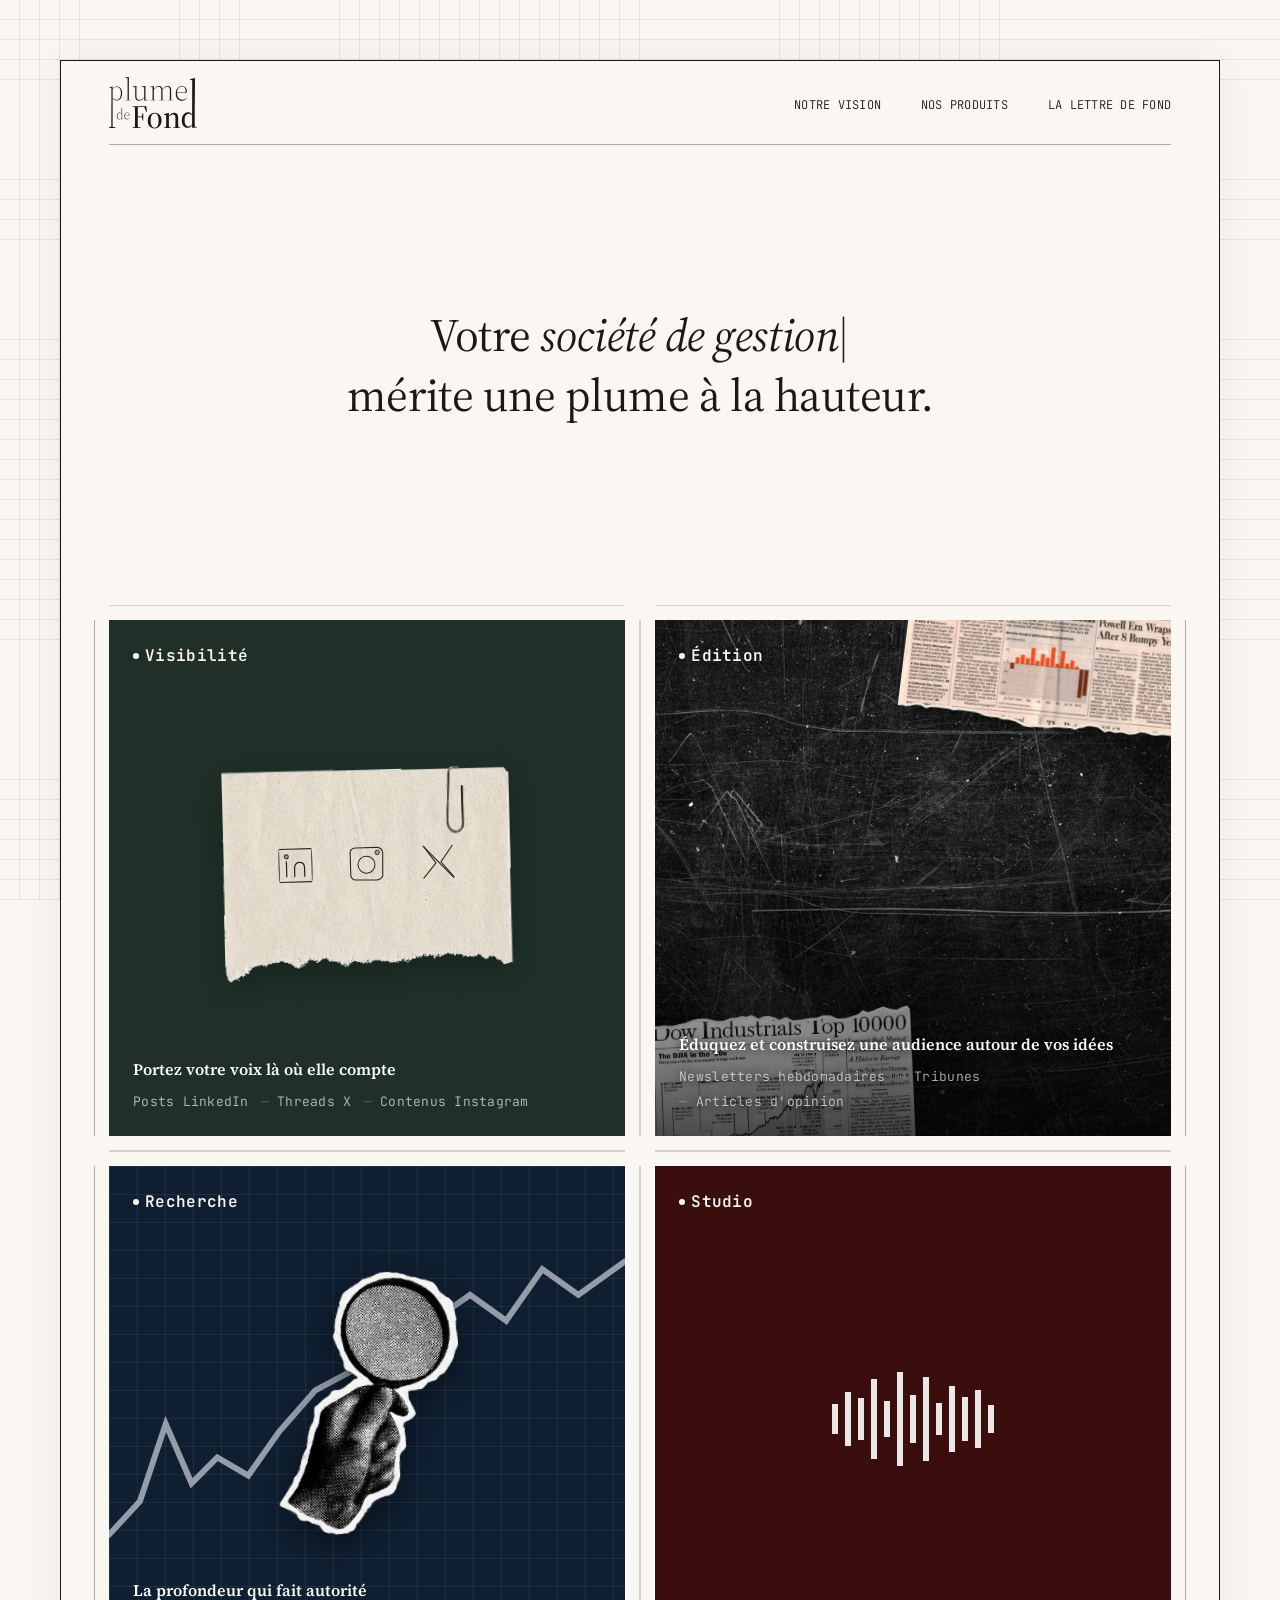
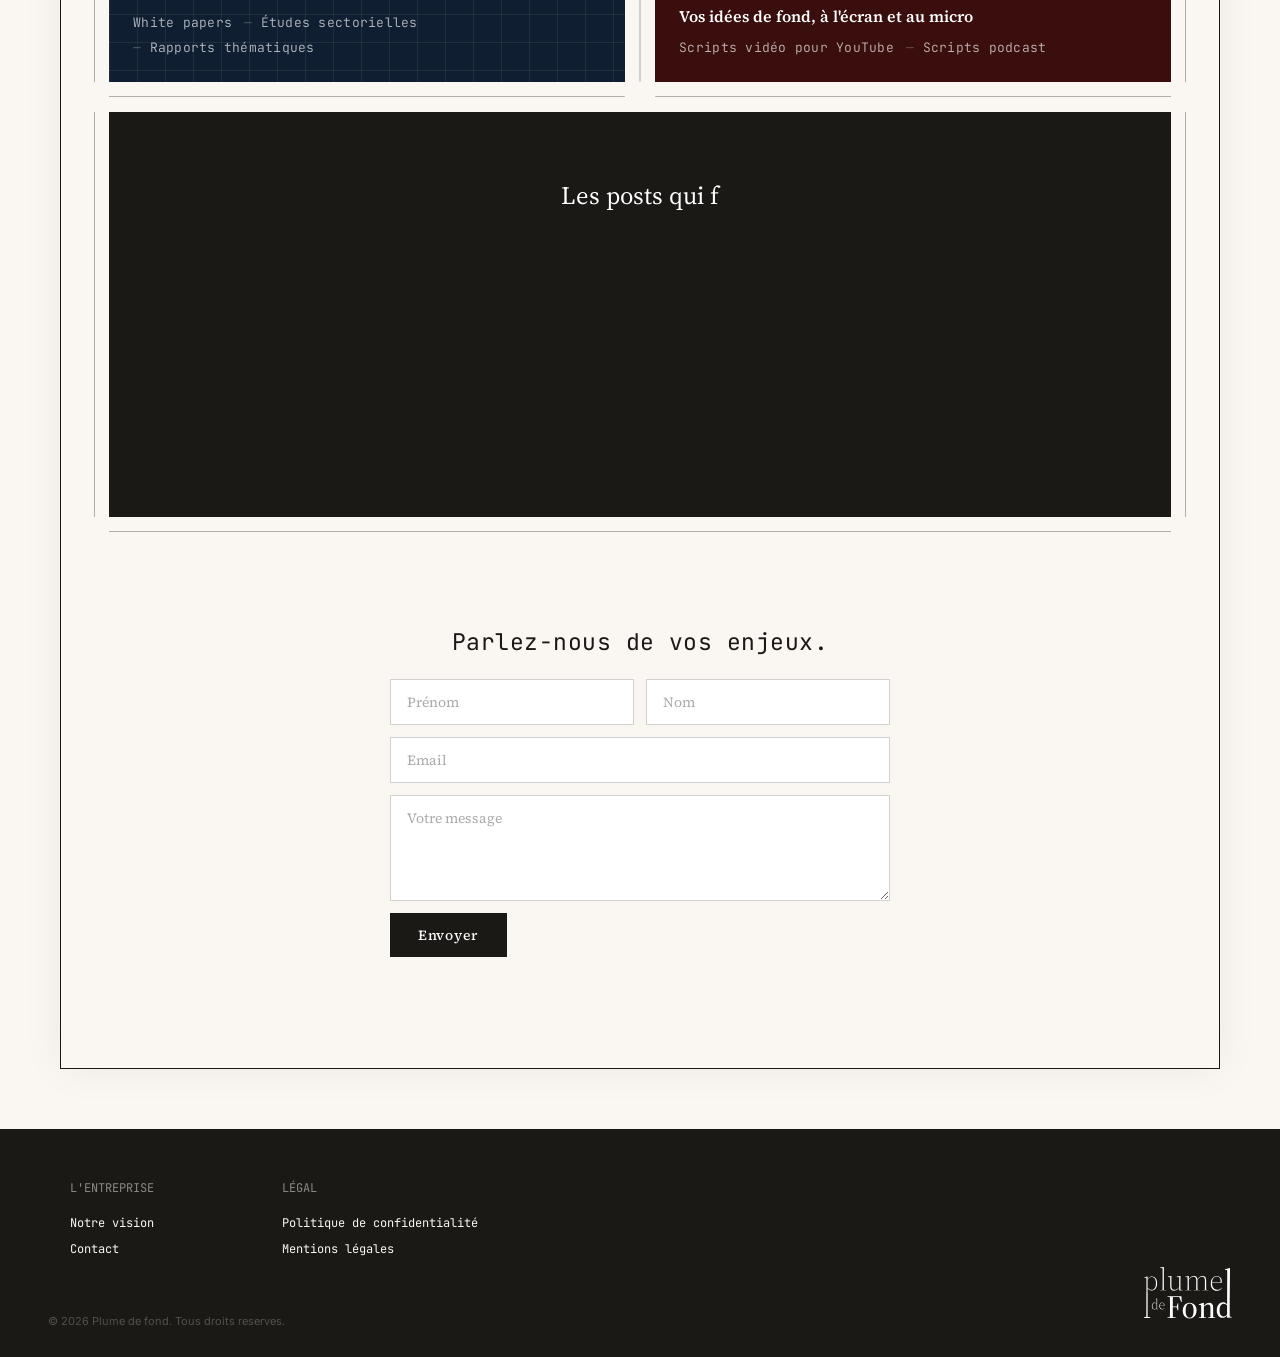
==== index.html @ 87e09a3a "SEO : H1 complet sans JS (typewriter pré-rempli, démarre en effacement), noindex,follow sur confiden" ====
<!DOCTYPE html>
<html lang="fr">
<head>
  <meta charset="UTF-8">
  <meta name="viewport" content="width=device-width, initial-scale=1.0">
  <title>Plume de fond</title>
  <link rel="preconnect" href="https://fonts.googleapis.com">
  <link rel="preconnect" href="https://fonts.gstatic.com" crossorigin>
  <link href="https://fonts.googleapis.com/css2?family=JetBrains+Mono:wght@300;400;500;600;700&family=Source+Serif+4:ital,opsz,wght@0,8..60,400;0,8..60,600;0,8..60,700;1,8..60,400;1,8..60,600&family=Inter:wght@400;500;600&display=swap" rel="stylesheet">
  <meta name="description" content="Rédaction de contenu économique et financier pour fonds, fintechs, banques privées et think tanks.">
  <meta property="og:type" content="website">
  <meta property="og:title" content="Plume de fond">
  <meta property="og:description" content="Rédaction de contenu économique et financier pour fonds, fintechs, banques privées et think tanks.">
  <meta property="og:url" content="https://plumedefond.fr/">
  <meta property="og:image" content="https://plumedefond.fr/og-image.png">
  <meta name="twitter:card" content="summary_large_image">
  <link rel="canonical" href="https://plumedefond.fr/">
  <link rel="icon" href="favicon.ico" sizes="any">
  <link rel="icon" type="image/svg+xml" href="favicon.svg">
  <link rel="icon" type="image/png" sizes="512x512" href="favicon-512x512.png">
  <link rel="icon" type="image/png" sizes="192x192" href="favicon-192x192.png">
  <link rel="icon" type="image/png" sizes="96x96" href="favicon-96x96.png">
  <link rel="icon" type="image/png" sizes="48x48" href="favicon-48x48.png">
  <link rel="icon" type="image/png" sizes="32x32" href="favicon-32x32.png">
  <link rel="icon" type="image/png" sizes="16x16" href="favicon-16x16.png">
  <link rel="apple-touch-icon" sizes="180x180" href="apple-touch-icon.png">
  <meta property="og:site_name" content="Plume de fond">
  <script type="application/ld+json">
  {
    "@context": "https://schema.org",
    "@graph": [
      {
        "@type": "Organization",
        "@id": "https://plumedefond.fr/#organization",
        "name": "Plume de fond",
        "url": "https://plumedefond.fr/",
        "logo": "https://plumedefond.fr/favicon-512x512.png",
        "sameAs": ["https://lettre.plumedefond.fr/"]
      },
      {
        "@type": "WebSite",
        "@id": "https://plumedefond.fr/#website",
        "name": "Plume de fond",
        "alternateName": "plumedefond.fr",
        "url": "https://plumedefond.fr/",
        "inLanguage": "fr",
        "publisher": {"@id": "https://plumedefond.fr/#organization"}
      }
    ]
  }
  </script>
  <link rel="stylesheet" href="style.css?v=20260912i">
</head>
<body>

  <div class="page-content">

  <!-- NAVBAR -->
  <nav class="navbar">
    <div class="nav-inner">
      <a href="/" class="nav-logo" aria-label="Plume de fond — accueil">
                <img class="logo-svg" src="logo-plume-de-fond.svg" alt="Plume de fond">
      </a>
      <ul class="nav-links">
        <li><a href="vision.html">NOTRE VISION<svg class="pencil-circle" viewBox="0 0 200 70" fill="none" xmlns="http://www.w3.org/2000/svg"><path d="M 120 5 C 160 3, 193 14, 191 32 C 189 50, 155 64, 100 65 C 45 66, 7 52, 6 34 C 5 16, 45 4, 110 3 C 155 2, 190 14, 188 32" stroke="#1b1916" stroke-width="1.8" stroke-linecap="round" fill="none"/></svg></a></li>
        <li><a href="#produits">NOS PRODUITS<svg class="pencil-circle" viewBox="0 0 200 70" fill="none" xmlns="http://www.w3.org/2000/svg"><path d="M 120 5 C 160 3, 193 14, 191 32 C 189 50, 155 64, 100 65 C 45 66, 7 52, 6 34 C 5 16, 45 4, 110 3 C 155 2, 190 14, 188 32" stroke="#1b1916" stroke-width="1.8" stroke-linecap="round" fill="none"/></svg></a></li>
        <li><a href="https://lettre.plumedefond.fr">LA LETTRE DE FOND<svg class="pencil-circle" viewBox="0 0 200 70" preserveAspectRatio="none" fill="none" xmlns="http://www.w3.org/2000/svg"><path d="M 120 5 C 160 3, 193 14, 191 32 C 189 50, 155 64, 100 65 C 45 66, 7 52, 6 34 C 5 16, 45 4, 110 3 C 155 2, 190 14, 188 32" stroke="#1b1916" stroke-width="1.8" stroke-linecap="round" fill="none"/></svg></a></li>
      </ul>
      <button class="nav-hamburger" aria-label="Ouvrir le menu" aria-expanded="false">
        <span></span><span></span><span></span>
      </button>
    </div>
  </nav>

  <!-- HERO -->
  <section class="hero">
    <h1 class="hero-title"><span class="hero-line1">Votre <span class="typewriter" id="typewriter">société de gestion</span><span class="cursor">|</span></span><br><span class="hero-line2">mérite une plume à la hauteur.</span></h1>
    <script>
      (function() {
        const words = ['société de gestion', 'fintech', 'banque privée', 'think tank', 'family office'];
        const el = document.getElementById('typewriter');
        let wordIndex = 0;
        let charIndex = words[0].length; // le 1er mot est déjà dans le HTML (SEO, H1 complet sans JS)
        let isDeleting = true;
        const typeSpeed = 150;
        const deleteSpeed = 90;
        const pauseAfterType = 2500;
        const pauseAfterDelete = 600;

        function tick() {
          const currentWord = words[wordIndex];

          if (!isDeleting) {
            charIndex++;
            el.textContent = currentWord.substring(0, charIndex);

            if (charIndex === currentWord.length) {
              isDeleting = true;
              setTimeout(tick, pauseAfterType);
            } else {
              setTimeout(tick, typeSpeed);
            }
          } else {
            charIndex--;
            el.textContent = currentWord.substring(0, charIndex);

            if (charIndex === 0) {
              isDeleting = false;
              wordIndex = (wordIndex + 1) % words.length;
              setTimeout(tick, pauseAfterDelete);
            } else {
              setTimeout(tick, deleteSpeed);
            }
          }
        }

        // Le mot initial reste affiché le temps habituel avant de s'effacer
        setTimeout(tick, pauseAfterType);
      })();
    </script>
  </section>

  <!-- GRID DE PRODUITS -->
  <section class="products" id="produits">
    <div class="grid grid-2x2">
      <div class="line-top"></div>
      <div class="line-bottom"></div>
      <div class="line-left"></div>
      <div class="line-right"></div>

      <!-- Famille 1 : Réseaux sociaux & visibilité -->
      <article class="card card-family card-social">
        <div class="card-flip-inner">
        <div class="card-face card-face-front">
        <div class="card-bg card-bg-grid"></div>
        <div class="card-overlay">
          <span class="card-tag">Visibilité</span>

          <!-- Post-it papier déchiré + trombone (image) -->
          <div class="card-postit">
            <img class="card-postit-img" src="postit.png" alt="" aria-hidden="true">

            <!-- Icônes réseaux (noir, sur le papier) -->
            <div class="card-postit-icons">
              <!-- LinkedIn -->
              <svg class="card-icon" viewBox="0 0 100 100" fill="none" xmlns="http://www.w3.org/2000/svg">
                <path d="M 18 17 C 17 17, 17 83, 18 83 L 82 83 C 83 83, 83 17, 82 17 Z" stroke="currentColor" stroke-width="2.2" stroke-linecap="round"/>
                <line x1="32" y1="42" x2="32" y2="72" stroke="currentColor" stroke-width="2.5" stroke-linecap="round"/>
                <circle cx="32" cy="32" r="4" stroke="currentColor" stroke-width="2" fill="currentColor" fill-opacity="0.3"/>
                <path d="M 48 72 L 48 55 C 48 47, 54 43, 60 44 C 66 45, 68 50, 68 55 L 68 72" stroke="currentColor" stroke-width="2.5" stroke-linecap="round" stroke-linejoin="round"/>
              </svg>
              <!-- Instagram -->
              <svg class="card-icon" viewBox="0 0 100 100" fill="none" xmlns="http://www.w3.org/2000/svg">
                <path d="M 28 18 C 22 18, 17 23, 18 29 L 18 71 C 17 77, 23 83, 29 82 L 71 83 C 77 83, 83 77, 82 71 L 83 29 C 83 23, 77 17, 71 18 Z" stroke="currentColor" stroke-width="2.2" stroke-linecap="round"/>
                <circle cx="50" cy="52" r="17" stroke="currentColor" stroke-width="2" stroke-linecap="round"/>
                <circle cx="72" cy="28" r="4.5" stroke="currentColor" stroke-width="1.8" fill="currentColor" fill-opacity="0.3"/>
              </svg>
              <!-- X / Twitter -->
              <svg class="card-icon" viewBox="0 0 100 100" fill="none" xmlns="http://www.w3.org/2000/svg">
                <path d="M 22 20 L 45 52 L 20 82" stroke="currentColor" stroke-width="2.2" stroke-linecap="round" stroke-linejoin="round"/>
                <path d="M 78 18 L 55 50 L 80 80" stroke="currentColor" stroke-width="2.2" stroke-linecap="round" stroke-linejoin="round"/>
                <line x1="20" y1="18" x2="80" y2="82" stroke="currentColor" stroke-width="2.2" stroke-linecap="round"/>
              </svg>
            </div>
          </div>

          <div class="card-bottom">
            <h2 class="card-title">Portez votre voix là où elle compte</h2>
            <ul class="card-services">
              <li>Posts LinkedIn</li>
              <li>Threads X</li>
              <li>Contenus Instagram</li>
            </ul>
          </div>
        </div>
        </div><!-- fin card-face-front -->
        <div class="card-face card-face-back">
          <span class="card-tag">Visibilité</span>
          <p class="card-back-text">Nous transformons votre expertise en posts et threads qui installent votre voix dans les conversations qui comptent. Avec la pensée d'un économiste et le ton qui vous ressemble.</p>
        </div>
        </div><!-- fin card-flip-inner -->
      </article>

      <div class="card-sep" aria-hidden="true"></div>
      <!-- Famille 2 : Publications éditoriales -->
      <article class="card card-family card-edition">
        <div class="card-flip-inner">
        <div class="card-face card-face-front">
        <div class="card-bg card-bg-edition">
          <div class="edition-clip edition-clip-top">
            <div class="edition-paper">
              <img src="journal-oil.jpg" alt="" />
            </div>
          </div>
          <div class="edition-clip edition-clip-bottom">
            <div class="edition-paper">
              <img src="journal-dow.jpg" alt="" />
            </div>
          </div>
        </div>
        <div class="card-overlay">
          <span class="card-tag">Édition</span>
          <div class="card-bottom">
            <h2 class="card-title">Éduquez et construisez une audience autour de vos idées</h2>
            <ul class="card-services">
              <li>Newsletters hebdomadaires</li>
              <li>Tribunes</li>
              <li>Articles d'opinion</li>
            </ul>
          </div>
        </div>
        </div><!-- fin card-face-front -->
        <div class="card-face card-face-back">
          <span class="card-tag">Édition</span>
          <p class="card-back-text">Nous installons le rendez-vous éditorial que vos lecteurs attendent et faisons de votre audience un actif qui compose.</p>
        </div>
        </div><!-- fin card-flip-inner -->
      </article>

      <div class="card-sep" aria-hidden="true"></div>
      <!-- Famille 3 : Recherche & rapports -->
      <article class="card card-family card-recherche">
        <div class="card-flip-inner">
        <div class="card-face card-face-front">
        <div class="card-bg card-bg-recherche">
          <svg class="recherche-line" viewBox="0 0 200 200" preserveAspectRatio="none" fill="none" xmlns="http://www.w3.org/2000/svg">
            <!-- partie gauche : remonte et s'arrête au bord de la loupe (bout sous le verre) -->
            <polyline points="0,143 12,130 22,100 32,123 42,113 54,120 66,103 80,87 108,72"
              stroke="#cdd2dc" stroke-width="2.3" stroke-opacity="0.70" stroke-linecap="round" stroke-linejoin="miter" stroke-miterlimit="10"/>
            <!-- partie droite : repart du bord de la loupe vers le haut (bout sous le verre) -->
            <polyline points="114,68 140,50 154,60 168,40 182,50 200,37"
              stroke="#cdd2dc" stroke-width="2.3" stroke-opacity="0.70" stroke-linecap="round" stroke-linejoin="miter" stroke-miterlimit="10"/>
          </svg>
          <img class="recherche-loupe" src="recherche-loupe.png" alt="Loupe tenue à la main" />
        </div>
        <div class="card-overlay">
          <span class="card-tag">Recherche</span>
          <div class="card-bottom">
            <h2 class="card-title">La profondeur qui fait autorité</h2>
            <ul class="card-services">
              <li>White papers</li>
              <li>Études sectorielles</li>
              <li>Rapports thématiques</li>
            </ul>
          </div>
        </div>
        </div><!-- fin card-face-front -->
        <div class="card-face card-face-back">
          <span class="card-tag">Recherche</span>
          <p class="card-back-text">Nous menons la recherche et construisons la thèse avec une rigueur d'économiste pour des écrits au format long qui font autorité.</p>
        </div>
        </div><!-- fin card-flip-inner -->
      </article>

      <div class="card-sep" aria-hidden="true"></div>
      <!-- Famille 4 : Supports & médias -->
      <article class="card card-family card-medias">
        <div class="card-flip-inner">
        <div class="card-face card-face-front">
        <div class="card-bg" style="background: #390E0C"></div>
        <div class="card-overlay">
          <span class="card-tag">Studio</span>
          <!-- Égaliseur audio animé -->
          <div class="card-eq" aria-hidden="true">
            <span class="card-eq-bar" style="--h:30px; --dur:1.10s; --d:-0.20s"></span>
            <span class="card-eq-bar" style="--h:54px; --dur:0.90s; --d:-0.55s"></span>
            <span class="card-eq-bar" style="--h:42px; --dur:1.30s; --d:-0.10s"></span>
            <span class="card-eq-bar" style="--h:80px; --dur:1.00s; --d:-0.70s"></span>
            <span class="card-eq-bar" style="--h:36px; --dur:1.20s; --d:-0.30s"></span>
            <span class="card-eq-bar" style="--h:94px; --dur:0.85s; --d:-0.60s"></span>
            <span class="card-eq-bar" style="--h:48px; --dur:1.15s; --d:-0.15s"></span>
            <span class="card-eq-bar" style="--h:84px; --dur:0.95s; --d:-0.80s"></span>
            <span class="card-eq-bar" style="--h:32px; --dur:1.25s; --d:-0.40s"></span>
            <span class="card-eq-bar" style="--h:66px; --dur:1.05s; --d:-0.55s"></span>
            <span class="card-eq-bar" style="--h:44px; --dur:1.35s; --d:-0.25s"></span>
            <span class="card-eq-bar" style="--h:58px; --dur:0.90s; --d:-0.65s"></span>
            <span class="card-eq-bar" style="--h:28px; --dur:1.10s; --d:-0.35s"></span>
          </div>
          <div class="card-bottom">
            <h2 class="card-title">Vos idées de fond, à l'écran et au micro</h2>
            <ul class="card-services">
              <li>Scripts vidéo pour YouTube</li>
              <li>Scripts podcast</li>
            </ul>
          </div>
        </div>
        </div><!-- fin card-face-front -->
        <div class="card-face card-face-back">
          <span class="card-tag">Studio</span>
          <p class="card-back-text">Nous scénarisons vos vidéos et vos podcasts avec un script pédagogique, qui conserve une grande profondeur d'analyse jusqu'à la dernière minute.</p>
        </div>
        </div><!-- fin card-flip-inner -->
      </article>

    </div>

    <!-- MANIFESTE — sous la grille, même largeur -->
    <div class="manifeste-sep" aria-hidden="true"></div>
    <div class="manifeste" id="manifeste">
      <div class="frame-line frame-bottom"></div>
      <div class="frame-line frame-vleft"></div>
      <div class="frame-line frame-vright"></div>
      <div class="manifeste-inner">
        <p class="manifeste-line" data-text="Les posts qui font réfléchir."></p>
        <p class="manifeste-line" data-text="La newsletter qu'on attend."></p>
        <p class="manifeste-line" data-text="Les analyses qu'on relit."></p>
        <p class="manifeste-line" data-text="Les rapports qu'on cite en réunion."></p>
        <p class="manifeste-line" data-text="Les vidéos qu'on recommande."></p>
        <p class="manifeste-punchline" data-text="C'est pour ça que nous prenons la "><span class="manifeste-circled">plume<svg class="manifeste-circle-svg" viewBox="0 0 220 100" fill="none" xmlns="http://www.w3.org/2000/svg"><path d="M 45 52 C 30 48, 18 38, 22 28 C 28 14, 65 6, 110 5 C 160 4, 198 14, 200 32 C 202 50, 170 68, 115 70 C 60 72, 22 60, 18 42 C 14 24, 50 10, 105 8 C 155 6, 196 18, 198 36 C 200 54, 165 72, 110 74 C 58 76, 20 64, 16 46 C 13 32, 35 20, 70 14" stroke="var(--seq-red-margin)" stroke-width="1.8" stroke-linecap="round" fill="none"/></svg></span><span class="manifeste-dot">.</span></p>
      </div>
    </div>
  </section>

  <!-- CONTACT -->
  <section class="mailing" id="contact">
    <div class="mailing-inner">
      <h2 class="mailing-title">Parlez-nous de vos enjeux.</h2>
      <form class="contact-form" action="https://formspree.io/f/xlgqozzr" method="POST">
        <div class="form-row">
          <input type="text" name="prenom" placeholder="Prénom" required>
          <input type="text" name="nom" placeholder="Nom" required>
        </div>
        <input type="email" name="email" placeholder="Email" required>
        <textarea name="message" placeholder="Votre message" rows="4" required></textarea>
        <input type="text" name="_gotcha" style="display:none" tabindex="-1" autocomplete="off" aria-hidden="true">
        <input type="hidden" name="_subject" value="Nouveau message via plumedefond.fr">
        <button type="submit">Envoyer</button>
        <p class="form-status" role="status" aria-live="polite"></p>
      </form>
    </div>
  </section>

  </div><!-- fin .page-content -->

  <!-- FOOTER -->
  <footer class="footer">
    <div class="footer-inner">
      <div class="footer-col">
        <p class="footer-heading">L'ENTREPRISE</p>
        <ul>
          <li><a href="vision.html">Notre vision</a></li>
          <li><a href="contact.html">Contact</a></li>
        </ul>
      </div>
      <div class="footer-col">
        <p class="footer-heading">LÉGAL</p>
        <ul>
          <li><a href="confidentialite.html">Politique de confidentialité</a></li>
          <li><a href="mentions-legales.html">Mentions légales</a></li>
        </ul>
      </div>
      <div class="footer-col footer-col-logo">
        <img class="footer-logo" src="logo-plume-de-fond-blanc.svg" alt="Plume de fond">
      </div>
    </div>
    <div class="footer-bottom">
      <p>&copy; 2026 Plume de fond. Tous droits reserves.</p>
    </div>
  </footer>

  <script>
    (function() {
      document.querySelectorAll('.card-family').forEach(function(card) {
        card.setAttribute('tabindex', '0');
        card.setAttribute('role', 'button');
        card.setAttribute('aria-pressed', 'false');
        function toggle() {
          var on = card.classList.toggle('flipped');
          card.setAttribute('aria-pressed', on ? 'true' : 'false');
        }
        card.addEventListener('click', toggle);
        card.addEventListener('keydown', function(e) {
          if (e.key === 'Enter' || e.key === ' ') {
            e.preventDefault();
            toggle();
          }
        });
        // la carte revient au recto quand le curseur (ou le focus clavier) la quitte
        function unflip() {
          if (card.classList.contains('flipped')) {
            card.classList.remove('flipped');
            card.setAttribute('aria-pressed', 'false');
          }
        }
        card.addEventListener('mouseleave', unflip);
        card.addEventListener('blur', unflip);
      });
    })();
  </script>

  <script>
    (function() {
      var navInner = document.querySelector('.nav-inner');
      var burger = document.querySelector('.nav-hamburger');
      if (burger && navInner) {
        burger.addEventListener('click', function() {
          var open = navInner.classList.toggle('open');
          burger.setAttribute('aria-expanded', open ? 'true' : 'false');
        });
        // referme le menu après un clic sur un lien
        navInner.querySelectorAll('.nav-links a').forEach(function(a) {
          a.addEventListener('click', function() {
            navInner.classList.remove('open');
            burger.setAttribute('aria-expanded', 'false');
          });
        });
      }
    })();
  </script>

  <script>
    (function() {
      const sections = document.querySelectorAll('section[id]');
      const navLinks = document.querySelectorAll('.nav-links a');

      function updateActive() {
        let currentId = '';
        sections.forEach(function(section) {
          const top = section.offsetTop - 120;
          if (window.scrollY >= top) {
            currentId = section.id;
          }
        });
        navLinks.forEach(function(link) {
          const href = link.getAttribute('href');
          if (href === '#' + currentId) {
            link.classList.add('active');
          } else {
            link.classList.remove('active');
          }
        });
      }

      window.addEventListener('scroll', updateActive);
      updateActive();
    })();
  </script>

  <script>
    (function() {
      var manifeste = document.getElementById('manifeste');
      var lines = manifeste.querySelectorAll('.manifeste-line');
      var punchline = manifeste.querySelector('.manifeste-punchline');
      var circled = manifeste.querySelector('.manifeste-circled');
      var dot = manifeste.querySelector('.manifeste-dot');
      var circleSvg = manifeste.querySelector('.manifeste-circle-svg');
      var punchSpan = document.createElement('span');
      punchline.insertBefore(punchSpan, circled);
      var started = false;

      var charSpeed = 50;
      var lineDelay = 300;
      var pauseEnd = 3000;

      function typeLine(el, text, callback) {
        var i = 0;
        function tick() {
          i++;
          el.textContent = text.substring(0, i);
          if (i < text.length) {
            setTimeout(tick, charSpeed);
          } else if (callback) {
            setTimeout(callback, lineDelay);
          }
        }
        tick();
      }

      function typeAllLines(index) {
        if (index < lines.length) {
          var line = lines[index];
          var text = line.getAttribute('data-text');
          typeLine(line, text, function() {
            typeAllLines(index + 1);
          });
        } else {
          typePunchline();
        }
      }

      function typePunchline() {
        var text = punchline.getAttribute('data-text');
        var i = 0;
        function tick() {
          i++;
          punchSpan.textContent = text.substring(0, i);
          if (i < text.length) {
            setTimeout(tick, charSpeed);
          } else {
            circled.style.opacity = '1';
            dot.style.opacity = '1';
            setTimeout(function() {
              circleSvg.classList.add('manifeste-draw');
            }, 400);
          }
        }
        tick();
      }

      circled.style.opacity = '0';
      dot.style.opacity = '0';

      var observer = new IntersectionObserver(function(entries) {
        entries.forEach(function(entry) {
          if (entry.isIntersecting && !started) {
            started = true;
            typeAllLines(0);
            observer.disconnect();
          }
        });
      }, { threshold: 0.3 });

      observer.observe(manifeste);
    })();
  </script>

  <script>
    (function() {
      document.querySelectorAll('.contact-form').forEach(function(form) {
        var status = form.querySelector('.form-status');
        form.addEventListener('submit', function(e) {
          e.preventDefault();
          var btn = form.querySelector('button[type="submit"]');
          btn.disabled = true;
          var label = btn.textContent;
          btn.textContent = 'Envoi\u2026';
          status.textContent = '';
          status.classList.remove('ok', 'err');
          fetch(form.action, {
            method: 'POST',
            body: new FormData(form),
            headers: { 'Accept': 'application/json' }
          }).then(function(r) {
            if (!r.ok) throw new Error();
            form.reset();
            status.textContent = 'Message bien envoy\u00e9 \u2014 nous vous r\u00e9pondrons rapidement.';
            status.classList.add('ok');
          }).catch(function() {
            status.textContent = "L'envoi a \u00e9chou\u00e9 \u2014 \u00e9crivez-nous directement \u00e0 contact@plumedefond.fr";
            status.classList.add('err');
          }).finally(function() {
            btn.disabled = false;
            btn.textContent = label;
          });
        });
      });
    })();
  </script>
  <!-- Cloudflare Web Analytics — mesure d'audience sans cookies -->
  <script type='module' src='https://static.cloudflareinsights.com/beacon.min.js' data-cf-beacon='{"token": "644f7a3778624fafaa6b0a6ad2f11ed3"}'></script>
</body>
</html>
---- style.css ----
/* =============================================
   SEQUOIA CAPITAL — Faithful reproduction v2
   Based on actual screenshot analysis
   ============================================= */

*, *::before, *::after {
  margin: 0;
  padding: 0;
  box-sizing: border-box;
}

:root {
  --seq-green: #00a071;
  --seq-black: #1b1916;
  --seq-white: #ffffff;
  --seq-offwhite: #f3f3f2;
  --seq-gray: #888;
  --seq-cream: #faf6f1;
  --seq-red-margin: #d4a0a0;
  --seq-line: rgba(27, 25, 22, 0.06);
  --grid-gap: 1rem;

  /* Cartes produits — palette finance (banque privée / private equity / FT) */
  --card-visibilite-1: #3B5547;
  --card-visibilite-2: #2E4438;
  --card-edition-1: #5A3A29;
  --card-edition-2: #432A1B;
  --card-recherche-1: #2A4055;
  --card-recherche-2: #1E3148;
  --card-studio-1: #6A3138;
  --card-studio-2: #532328;
}

html {
  font-size: 16px;
  scroll-behavior: smooth;
  /* neutralise le gonflement automatique des textes sur Chrome Android */
  -webkit-text-size-adjust: 100%;
  text-size-adjust: 100%;
}

body {
  font-family: 'Inter', -apple-system, BlinkMacSystemFont, "Segoe UI", Roboto, sans-serif;
  color: var(--seq-black);
  background: var(--seq-cream);
  background-image:
    repeating-linear-gradient(
      to bottom,
      transparent,
      transparent 19.5px,
      rgba(27, 25, 22, 0.09) 19.5px,
      rgba(27, 25, 22, 0.09) 20px
    ),
    repeating-linear-gradient(
      to right,
      transparent,
      transparent 19.5px,
      rgba(27, 25, 22, 0.09) 19.5px,
      rgba(27, 25, 22, 0.09) 20px
    );
  background-attachment: fixed;
  line-height: 1.5;
  -webkit-font-smoothing: antialiased;
}

a {
  text-decoration: none;
  color: inherit;
}

ul {
  list-style: none;
}

/* =============================================
   NAVBAR — white bg, uppercase small links, spaced
   ============================================= */
.navbar {
  position: sticky;
  top: 0;
  z-index: 1000;
  background: var(--seq-cream);
  border-bottom: none;
}

.nav-inner {
  position: relative;
  margin: 0 auto;
  padding: 0 3rem;
  height: 84px;
  display: flex;
  align-items: center;
}

.nav-inner::after {
  content: '';
  position: absolute;
  bottom: 0;
  left: 3rem;
  right: 3rem;
  height: 0;
  border-top: thin solid #aeada9;
  opacity: 1;
}

.nav-logo {
  color: var(--seq-black);
  margin-right: auto;
  display: inline-flex;
  align-items: center;
  line-height: 0;
}

.nav-logo .logo-svg {
  height: 62px;
  width: auto;
  display: block;
  /* le SVG a du blanc interne en bas : on recentre l'encre optiquement */
  transform: translateY(5px);
}

.nav-links {
  display: flex;
  gap: 2.5rem;
}

.nav-links a {
  font-family: 'JetBrains Mono', monospace;
  font-size: 12px;
  font-weight: 300;
  color: var(--seq-black);
  letter-spacing: 0.02em;
  opacity: 1;
  transition: opacity 0.3s;
  position: relative;
}

.nav-links a:hover {
  opacity: 1;
}

.nav-links a.active {
  opacity: 1;
  background-image: url("data:image/svg+xml,%3Csvg xmlns='http://www.w3.org/2000/svg' viewBox='0 0 120 10' preserveAspectRatio='none'%3E%3Cpath d='M 0 6 C 30 4, 60 7, 90 5 C 105 4, 115 6, 120 5' stroke='%231b1916' stroke-width='3.5' stroke-linecap='round' fill='none'/%3E%3C/svg%3E");
  background-repeat: no-repeat;
  background-position: bottom center;
  background-size: 100% 10px;
  padding-bottom: 10px;
}

.nav-links a:not(.active):hover .pencil-circle {
  opacity: 1;
}

.nav-links a:not(.active):hover .pencil-circle path {
  animation: draw 0.7s ease-out forwards;
}

.nav-links a.active .pencil-circle {
  display: none;
}

.pencil-circle {
  position: absolute;
  top: -14px;
  left: -18px;
  width: calc(100% + 36px);
  height: calc(100% + 28px);
  pointer-events: none;
  opacity: 0;
  transition: opacity 0.1s;
}

.pencil-circle path {
  stroke-dasharray: 600;
  stroke-dashoffset: 600;
}

@keyframes draw {
  to {
    stroke-dashoffset: 0;
  }
}

.nav-right {
  display: flex;
  align-items: center;
  margin-left: 2.5rem;
  gap: 12px;
}

.nav-search {
  background: none;
  border: none;
  cursor: pointer;
  color: var(--seq-black);
  opacity: 0.6;
  padding: 4px;
  transition: opacity 0.2s;
}

.nav-search:hover {
  opacity: 1;
}

.nav-hamburger {
  display: none;
  background: none;
  border: none;
  cursor: pointer;
  flex-direction: column;
  gap: 4px;
  padding: 6px;
}

.nav-hamburger span {
  display: block;
  width: 18px;
  height: 1.5px;
  background: var(--seq-black);
}

/* =============================================
   HERO — white bg, serif italic, circled word
   ============================================= */
.hero {
  margin-top: 0;
  display: flex;
  align-items: center;
  justify-content: center;
  padding: 160px 3rem 180px;
  background: transparent;
  position: relative;
}

/* Conteneur central — fond opaque par-dessus le quadrillage */
.page-content {
  position: relative;
  margin: 60px;
  background: var(--seq-cream);
  border: 1.5px solid var(--seq-black);
  box-shadow: 0 0 40px rgba(0, 0, 0, 0.06);
}

.hero-title {
  font-family: 'Source Serif 4', Georgia, 'Times New Roman', serif;
  font-size: 46px;
  font-weight: 400;
  font-style: normal;
  line-height: 1.3;
  letter-spacing: -0.01em;
  color: var(--seq-black);
  text-align: center;
  max-width: 780px;
}

.typewriter {
  font-style: italic;
}

.cursor {
  display: inline;
  animation: blink 0.8s step-end infinite;
  font-weight: 300;
  margin-left: -2px;
}

@keyframes blink {
  0%, 100% { opacity: 1; }
  50% { opacity: 0; }
}

/* Soulignement calligraphique sous le logo */
.nav-logo {
  position: relative;
}


/* =============================================
   VISION — page texte
   ============================================= */
/* Hero Vision : même espace au-dessus (ligne navbar → titre) et en dessous
   (titre → intro), 173 px mesurés (2026-09-12) */
.hero-vision {
  padding-bottom: 97px;
}
.vision-title {
  font-family: 'JetBrains Mono', monospace !important;
  font-weight: 300 !important;
  letter-spacing: 0.15em;
}

.vision-content {
  padding: 0 3rem 80px;
}

.vision-inner {
  max-width: 700px;
  margin: 0 auto;
}

.vision-inner h2 {
  font-family: 'Source Serif 4', Georgia, serif;
  font-size: 24px;
  font-weight: 400;
  color: var(--seq-black);
  margin-top: 48px;
  margin-bottom: 16px;
}

.vision-inner h2:first-child {
  margin-top: 0;
}

.vision-inner p {
  font-family: 'Source Serif 4', Georgia, serif;
  font-size: 16px;
  line-height: 1.8;
  color: var(--seq-black);
  margin-bottom: 16px;
  opacity: 0.85;
}

/* Vision — Intro (dans la grille) */
.vision-block-intro {
  text-align: center;
}

.vision-block-intro::after {
  background: none !important;
}

.vision-block-intro::before {
  content: '';
  position: absolute;
  bottom: 0;
  left: 0.95rem;
  right: 0.95rem;
  height: 0;
  border-top: thin solid #aeada9;
  clip-path: polygon(0 0, calc(50% - 0.95rem) 0, calc(50% - 0.95rem) 100%, calc(50% + 0.95rem) 100%, calc(50% + 0.95rem) 0, 100% 0, 100% 100%, 0 100%);
  z-index: 1;
}

.vision-opening {
  font-family: 'Source Serif 4', Georgia, serif;
  font-size: 28px;
  font-weight: 700;
  line-height: 1.4;
  color: var(--seq-black);
  max-width: 700px;
  margin: 0 auto;
}

.vision-subtitle {
  font-family: 'Source Serif 4', Georgia, serif;
  font-size: 16px;
  line-height: 1.8;
  color: var(--seq-black);
  opacity: 0.75;
}

/* Vision — Séparateurs */
.vision-separator {
  border: none;
  border-top: 1px solid rgba(27, 25, 22, 0.1);
  max-width: 700px;
  margin: 48px auto;
}

/* Vision — Blocs alternés */
.vision-block {
  padding: 0 3rem;
}

.vision-block-inner {
  max-width: 1000px;
  margin: 0 auto;
  display: grid;
  grid-template-columns: 1fr 1fr;
  gap: 60px;
  align-items: start;
}

/* ============================================================
   VISION — grille encadrée (filets façon page d'accueil)
   ============================================================ */
.vision-grid {
  position: relative;
  max-width: 1040px;
  margin: 0.7rem auto 0;
}

/* chaque bloc = une rangée de la grille */
.vision-grid .vision-block {
  position: relative;
  padding: 2.6rem 2rem;
}
.vision-grid .vision-block-inner {
  max-width: none;
  margin: 0;
  gap: 4rem;
  align-items: center;
}

/* séparateurs horizontaux entre rangées — extrémités en retrait + trou central (s'arrêtent avant les verticales) */
.vision-grid .vision-block + .vision-block::before {
  content: '';
  position: absolute;
  top: 0;
  left: 0.95rem;
  right: 0.95rem;
  height: 0;
  border-top: thin solid #aeada9;
  clip-path: polygon(0 0, calc(50% - 0.95rem) 0, calc(50% - 0.95rem) 100%, calc(50% + 0.95rem) 100%, calc(50% + 0.95rem) 0, 100% 0, 100% 100%, 0 100%);
  pointer-events: none;
}

/* filets du cadre */
.vision-grid .frame-line {
  position: absolute;
  z-index: 1;
  pointer-events: none;
}
.vision-grid .frame-top,
.vision-grid .frame-bottom {
  left: 0.95rem;
  right: 0.95rem;
  height: 0;
  border-top: thin solid #aeada9;
  clip-path: polygon(0 0, calc(50% - 0.95rem) 0, calc(50% - 0.95rem) 100%, calc(50% + 0.95rem) 100%, calc(50% + 0.95rem) 0, 100% 0, 100% 100%, 0 100%);
}
.vision-grid .frame-top { top: 0; clip-path: none; }
.vision-grid .frame-bottom { bottom: 0; }

.vision-grid .vision-block-intro + .vision-block::before {
  clip-path: none;
}
.vision-grid .frame-vleft,
.vision-grid .frame-vright,
.vision-grid .frame-vcenter {
  display: none;
}

.vision-grid .vision-block::after {
  content: '';
  position: absolute;
  top: 1rem;
  bottom: 1rem;
  left: 0;
  right: 0;
  border-left: thin solid #aeada9;
  border-right: thin solid #aeada9;
  background: linear-gradient(to right, transparent calc(50% - 0.5px), #aeada9 calc(50% - 0.5px), #aeada9 calc(50% + 0.5px), transparent calc(50% + 0.5px));
  pointer-events: none;
  z-index: 1;
}

.vision-block-reverse .vision-block-inner {
  direction: rtl;
}

.vision-block-reverse .vision-text,
.vision-block-reverse .vision-image {
  direction: ltr;
}

.vision-text h2 {
  font-family: 'Source Serif 4', Georgia, serif;
  font-size: 22px;
  font-weight: 400;
  font-style: italic;
  color: var(--seq-black);
  margin-bottom: 20px;
}

.vision-text p {
  font-family: 'Source Serif 4', Georgia, serif;
  font-size: 15px;
  line-height: 1.8;
  color: var(--seq-black);
  opacity: 0.85;
  margin-bottom: 14px;
}

.vision-text p:last-child {
  margin-bottom: 0;
}

/* Vision — Images (placeholder en attendant) */
.vision-image-placeholder {
  width: 100%;
  aspect-ratio: 4 / 3;
  background: rgba(27, 25, 22, 0.04);
  border: 1px dashed rgba(27, 25, 22, 0.15);
  display: flex;
  align-items: center;
  justify-content: center;
  font-family: 'JetBrains Mono', monospace;
  font-size: 13px;
  color: var(--seq-black);
  opacity: 0.3;
}

.vision-image img {
  width: 100%;
  aspect-ratio: 1 / 1;
  object-fit: cover;
}

/* Vision — Fermeture */
.vision-closing-section {
  padding: 48px 3rem 80px;
  text-align: center;
}

.vision-closing {
  font-family: 'Source Serif 4', Georgia, serif;
  font-size: 20px;
  line-height: 1.6;
  color: var(--seq-black);
  max-width: 700px;
  margin: 0 auto;
}

.vision-signature {
  font-family: 'Source Serif 4', Georgia, serif;
  font-size: 18px;
  color: var(--seq-black);
  margin-top: 24px;
}

.vision-signature a {
  background-image: url("data:image/svg+xml,%3Csvg xmlns='http://www.w3.org/2000/svg' viewBox='0 0 120 10' preserveAspectRatio='none'%3E%3Cpath d='M 0 6 C 30 4, 60 7, 90 5 C 105 4, 115 6, 120 5' stroke='%231b1916' stroke-width='3.5' stroke-linecap='round' fill='none'/%3E%3C/svg%3E");
  background-repeat: no-repeat;
  background-position: bottom center;
  background-size: 100% 10px;
  padding-bottom: 10px;
  background-size: 100% 10px;
}

/* Bloc « Devenez votre propre média » : image à taille fixe, colonne texte
   élargie via un écart réduit (64 → 50 px, bascule à 54 px) pour garder le dernier paragraphe
   sur 4 lignes sans élargir la grille (2026-09-12) */
@media (min-width: 769px) {
  .vision-grid .vision-block-reverse .vision-block-inner {
    grid-template-columns: 1fr calc(50% - 2rem);
    gap: 50px;
  }
}

/* Vision — Responsive */
@media (max-width: 768px) {
  .vision-block-inner {
    grid-template-columns: 1fr;
    gap: 30px;
  }

  .vision-block-reverse .vision-block-inner {
    direction: ltr;
  }

  /* colonnes empilées : on masque la verticale centrale */
  .vision-grid .frame-vcenter {
    display: none;
  }

  .vision-opening {
    font-size: 22px;
  }

  .vision-intro,
  .vision-block {
    padding-left: 1.2rem;
    padding-right: 1.2rem;
  }

  .vision-closing-section {
    padding-left: 1.2rem;
    padding-right: 1.2rem;
  }
}

/* =============================================
   GRID — tight gap, Sequoia editorial layout
   ============================================= */
.products {
  padding: 0 3rem 3rem;
  margin: 0 auto;
}

.grid {
  display: grid;
  grid-template-columns: repeat(3, 1fr);
  grid-auto-rows: 1fr;
  gap: var(--grid-gap);
}

/* =============================================
   CARDS — full-bleed image, overlay text at bottom
   ============================================= */
.card {
  position: relative;
  overflow: hidden;
  cursor: pointer;
  min-height: 300px;
}

.card-large {
  grid-column: span 2;
}

.card-bg {
  position: absolute;
  inset: 0;
  width: 100%;
  height: 100%;
  transition: transform 0.5s ease;
}

.card:hover .card-bg {
  transform: scale(1.04);
}

.card-overlay {
  position: absolute;
  inset: 0;
  display: flex;
  flex-direction: column;
  justify-content: space-between;
  padding: 1.5rem;
  background: linear-gradient(to top, rgba(0,0,0,0.55) 0%, rgba(0,0,0,0.1) 40%, rgba(0,0,0,0) 60%);
}

.card-tag {
  font-family: 'JetBrains Mono', monospace;
  font-size: 16px;
  font-weight: 600;
  letter-spacing: 0.02em;
  color: var(--seq-cream);
  margin-bottom: 6px;
  display: flex;
  align-items: center;
  gap: 6px;
}

.card-tag::before {
  content: '';
  display: inline-block;
  width: 6px;
  height: 6px;
  background: var(--seq-cream);
  border-radius: 50%;
}

.card-title {
  font-family: 'Source Serif 4', Georgia, 'Times New Roman', serif;
  font-size: 16px;
  font-weight: 600;
  line-height: 1.3;
  color: var(--seq-white);
}

.card-large .card-title {
  font-size: 20px;
}

/* =============================================
   GRID 2x2 — familles de produits
   ============================================= */
.grid-2x2 {
  grid-template-columns: repeat(2, 1fr);
  grid-auto-rows: auto;
  gap: 1.9rem;
  position: relative;
  padding-top: 0.95rem;
  padding-bottom: 0.95rem;
}

/* Ligne horizontale en haut */
.grid-2x2 .line-top,
.grid-2x2 .line-bottom {
  position: absolute;
  left: 0;
  right: 0;
  height: 0;
  border-top: thin solid #aeada9;
  pointer-events: none;
  z-index: 1;
  clip-path: polygon(0 0, calc(50% - 0.95rem) 0, calc(50% - 0.95rem) 100%, calc(50% + 0.95rem) 100%, calc(50% + 0.95rem) 0, 100% 0, 100% 100%, 0 100%);
}

/* séparateurs entre cartes / avant le manifeste — uniquement en mobile (colonne unique) */
.card-sep,
.manifeste-sep {
  display: none;
}

.grid-2x2 .line-top {
  top: 0;
}

.grid-2x2 .line-bottom {
  bottom: 0;
}

.grid-2x2 .line-left,
.grid-2x2 .line-right {
  position: absolute;
  top: 0.95rem;
  bottom: 0.95rem;
  width: 1px;
  pointer-events: none;
  z-index: 1;
  background: linear-gradient(
    to bottom,
    #aeada9 0%,
    #aeada9 calc(50% - 0.95rem),
    transparent calc(50% - 0.95rem),
    transparent calc(50% + 0.95rem),
    #aeada9 calc(50% + 0.95rem),
    #aeada9 100%
  );
}

.grid-2x2 .line-left {
  left: -0.95rem;
}

.grid-2x2 .line-right {
  right: -0.95rem;
}

.grid-2x2::before,
.grid-2x2::after {
  content: '';
  position: absolute;
  opacity: 1;
  z-index: 1;
  pointer-events: none;
}

/* Ligne verticale — interrompue au centre */
.grid-2x2::before {
  top: 0.95rem;
  bottom: 0.95rem;
  left: 50%;
  width: 1px;
  transform: translateX(-50%);
  background: linear-gradient(
    to bottom,
    #aeada9 0%,
    #aeada9 calc(50% - 0.95rem),
    transparent calc(50% - 0.95rem),
    transparent calc(50% + 0.95rem),
    #aeada9 calc(50% + 0.95rem),
    #aeada9 100%
  );
}

/* Ligne horizontale — interrompue au centre */
.grid-2x2::after {
  left: 0;
  right: 0;
  top: 50%;
  height: 1px;
  transform: translateY(-50%);
  background: linear-gradient(
    to right,
    #aeada9 0%,
    #aeada9 calc(50% - 0.95rem),
    transparent calc(50% - 0.95rem),
    transparent calc(50% + 0.95rem),
    #aeada9 calc(50% + 0.95rem),
    #aeada9 100%
  );
}

.card-family {
  aspect-ratio: 1 / 1;
  min-height: 0;
}

.card-family .card-overlay {
  background: linear-gradient(to top, rgba(0,0,0,0.35) 0%, rgba(0,0,0,0.1) 50%, rgba(0,0,0,0) 70%);
}

.card-bottom {
  position: relative;
  z-index: 2;
  display: flex;
  flex-direction: column;
  gap: 12px;
}

.card-services {
  list-style: none;
  display: flex;
  flex-wrap: wrap;
  gap: 6px 12px;
}

.card-services li {
  font-family: 'JetBrains Mono', monospace;
  font-size: 13px;
  font-weight: 300;
  color: rgba(255, 255, 255, 0.7);
  letter-spacing: 0.02em;
}

.card-services li + li::before {
  content: '—  ';
  opacity: 0.4;
}

/* =============================================
   FLIP CARDS — recto/verso au clic
   ============================================= */
/* le clip passe sur chaque face (sinon la rotation 3D serait coupée) */
.card-family {
  overflow: visible;
  perspective: 1400px;
}

.card-flip-inner {
  position: relative;
  width: 100%;
  height: 100%;
  -webkit-transform-style: preserve-3d;
  transform-style: preserve-3d;
  transition: transform 0.65s cubic-bezier(0.4, 0.2, 0.2, 1);
}

.card-family.flipped .card-flip-inner {
  transform: rotateY(180deg);
}

.card-face {
  position: absolute;
  inset: 0;
  overflow: hidden;
  backface-visibility: hidden;
  -webkit-backface-visibility: hidden;
}

/* Safari iOS ignore parfois backface-visibility sans transform 3D explicite */
.card-face-front {
  transform: rotateY(0deg);
  /* ceinture de sécurité : recto masqué à mi-rotation (invisible à cet instant) */
  visibility: visible;
  transition: visibility 0s linear 0.32s;
}

.card-family.flipped .card-face-front {
  visibility: hidden;
}

/* Verso : page de cahier — crème quadrillé, texte encre */
.card-face-back {
  transform: rotateY(180deg);
  display: flex;
  flex-direction: column;
  gap: 14px;
  padding: 1.5rem;
  background-color: var(--seq-cream);
  background-image:
    linear-gradient(rgba(27, 25, 22, 0.05) 1px, transparent 1px),
    linear-gradient(90deg, rgba(27, 25, 22, 0.05) 1px, transparent 1px);
  background-size: 20px 20px;
  border: thin solid #aeada9;
}

.card-family .card-face-back .card-tag {
  color: var(--seq-black);
  text-shadow: none;
}

.card-family .card-face-back .card-tag::before {
  background: var(--seq-green);
}

.card-back-text {
  font-family: 'Source Serif 4', Georgia, 'Times New Roman', serif;
  font-size: 18px;
  line-height: 1.65;
  color: var(--seq-black);
  margin: auto 0;
  text-align: center;
  padding: 0 0.6rem;
}

@media (prefers-reduced-motion: reduce) {
  .card-flip-inner {
    transition: none;
  }
}

/* =============================================
   CARD — social icons (chalk style)
   ============================================= */
.card-overlay-icons {
  background: none;
  justify-content: flex-end;
  align-items: flex-start;
  padding: 1.5rem;
  gap: 0;
}

.card-icons-grid {
  position: absolute;
  top: 50%;
  left: 50%;
  transform: translate(-50%, -55%);
  display: grid;
  grid-template-columns: repeat(3, 1fr);
  gap: 1.5rem;
  width: 60%;
  max-width: 260px;
  color: rgba(255, 255, 255, 0.8);
}

.card-social:hover .card-icons-grid {
  color: rgba(255, 255, 255, 0.95);
}

.card-edition-icon {
  position: absolute;
  top: 50%;
  left: 50%;
  transform: translate(-50%, -55%);
  width: 30%;
  max-width: 120px;
  color: rgba(255, 255, 255, 0.8);
  transition: color 0.4s;
}

.card-edition:hover .card-edition-icon {
  color: rgba(255, 255, 255, 0.95);
}

.card-edition-icon svg {
  width: 100%;
  height: auto;
}

/* Fond grille bleu nuit #0F1E31 (lifté depuis #17141d, trop proche du noir Édition) */
.card-bg-recherche {
  background-color: #0F1E31;
  background-image:
    linear-gradient(rgba(255, 255, 255, 0.07) 1px, transparent 1px),
    linear-gradient(90deg, rgba(255, 255, 255, 0.07) 1px, transparent 1px);
  background-size: 28px 28px;
}

/* Ligne de graphique étirée sur toute la largeur */
.recherche-line {
  position: absolute;
  inset: 0;
  width: 100%;
  height: 100%;
}

/* Loupe demi-teinte, au centre (à la place du globe) */
.recherche-loupe {
  position: absolute;
  top: 46%;
  left: 50%;
  transform: translate(-50%, -50%) rotate(-4deg);
  width: 38%;
  max-width: 190px;
  height: auto;
  filter: drop-shadow(0 8px 16px rgba(0, 0, 0, 0.45));
  transition: transform 0.5s ease;
}

.card-recherche:hover .recherche-loupe {
  transform: translate(-50%, -50%) rotate(-4deg) scale(1.04);
}

.card-medias-icon {
  position: absolute;
  top: 50%;
  left: 50%;
  transform: translate(-50%, -55%);
  width: 45%;
  max-width: 170px;
  color: rgba(255, 255, 255, 0.8);
  transition: color 0.4s;
}

.card-medias:hover .card-medias-icon {
  color: rgba(255, 255, 255, 0.95);
}

.card-medias-icon svg {
  width: 100%;
  height: auto;
}

/* =============================================
   CARD STUDIO — égaliseur audio animé
   ============================================= */
/* pas de dégradé sombre sur la carte Studio — aplat uni */
.card-medias .card-overlay {
  background: none;
}

.card-eq {
  position: absolute;
  top: 50%;
  left: 50%;
  transform: translate(-50%, -55%);
  display: flex;
  align-items: center;
  gap: 7px;
  height: 100px;
  color: rgba(255, 255, 255, 0.9);
  transition: color 0.4s;
}

.card-medias:hover .card-eq {
  color: #ffffff;
}

.card-eq-bar {
  width: 6px;
  border-radius: 0;
  background: currentColor;
  height: var(--h);
  transform-origin: center;
  animation: eq-bounce var(--dur, 1s) ease-in-out var(--d, 0s) infinite;
}

@keyframes eq-bounce {
  0%, 100% { transform: scaleY(0.3); }
  50%      { transform: scaleY(1); }
}

/* accélère légèrement au survol */
.card-medias:hover .card-eq-bar {
  animation-duration: calc(var(--dur, 1s) * 0.6);
}

/* respecte la préférence d'animation réduite */
@media (prefers-reduced-motion: reduce) {
  .card-eq-bar { animation: none; transform: scaleY(0.8); }
}

.card-icon {
  width: 100%;
  height: auto;
  transition: color 0.4s;
}

.card-social .card-title {
  text-align: left;
  font-size: 16px;
}

/* =============================================
   CARD VISIBILITÉ — quadrillage vert + post-it
   ============================================= */
/* pas de dégradé sombre sur les cartes Visibilité et Recherche — aplat uni */
.card-social .card-overlay,
.card-recherche .card-overlay {
  background: none;
}

/* =============================================
   CARD ÉDITION — tableau noir + coupures de journaux déchirées
   ============================================= */
/* dégradé renforcé : le titre passe sur la coupure de journal claire */
.card-edition .card-overlay {
  background: linear-gradient(to top, rgba(0,0,0,0.68) 0%, rgba(0,0,0,0.32) 30%, rgba(0,0,0,0) 58%);
}

.card-edition .card-title,
.card-edition .card-services,
.card-edition .card-tag {
  text-shadow: 0 1px 8px rgba(0, 0, 0, 0.85);
}

.card-bg-edition {
  /* photo 675×1200 : cover recadre le portrait en carré, sans zoomer au-delà du natif */
  background-image: url(tableau-noir.jpg);
  background-size: cover;
  background-position: center;
  background-repeat: no-repeat;
}

/* Coupure de journal déchirée (positionnée + inclinée, ombre portée) */
.edition-clip {
  position: absolute;
  filter: drop-shadow(2px 5px 8px rgba(0, 0, 0, 0.5));
}

/* Feuille : fond blanc cassé visible dans la frange déchirée */
.edition-paper {
  width: 100%;
  height: 100%;
  background: #ece7da;
}

/* L'image remplit la feuille ; la fenêtre de crop se règle via object-position */
.edition-paper img {
  display: block;
  width: 100%;
  height: 100%;
  object-fit: cover;
  pointer-events: none;
}

/* — Coupure du haut : graphique « Oil Supply » , bord inférieur déchiré — */
.edition-clip-top {
  top: -3%;
  right: -4%;
  width: 56%;
  height: 26%;
  transform: rotate(7deg);
}

.edition-clip-top .edition-paper {
  clip-path: polygon(0 0, 100% 0, 100.0% 86.8%, 99.3% 86.8%, 97.4% 86.8%, 94.9% 86.8%, 92.4% 86.8%, 90.0% 87.9%, 88.6% 87.9%, 86.2% 86.8%, 84.6% 86.8%, 82.9% 88.8%, 80.7% 89.6%, 78.2% 88.7%, 75.7% 89.7%, 73.8% 89.0%, 72.2% 90.3%, 69.8% 87.2%, 67.3% 86.8%, 66.0% 87.2%, 64.6% 88.7%, 63.2% 89.4%, 61.9% 90.9%, 60.2% 90.2%, 58.3% 90.6%, 56.2% 90.6%, 54.4% 91.1%, 52.0% 92.2%, 50.6% 92.0%, 48.4% 92.4%, 46.0% 93.2%, 44.2% 92.8%, 42.4% 91.3%, 41.1% 90.3%, 38.6% 89.4%, 37.0% 89.8%, 34.8% 89.0%, 32.3% 89.1%, 30.2% 88.8%, 28.2% 87.5%, 26.4% 86.9%, 24.5% 86.8%, 22.3% 86.8%, 21.0% 86.8%, 19.3% 87.6%, 17.5% 86.8%, 15.5% 86.8%, 13.4% 86.8%, 11.4% 87.2%, 9.8% 88.5%, 8.0% 86.8%, 6.0% 86.8%, 4.0% 88.4%, 2.7% 88.7%, 1.4% 88.4%, 0.0% 88.9%);
}

.edition-clip-top img {
  /* fenêtre sur la colonne du graphique pétrole */
  object-position: 52% 23%;
  clip-path: polygon(0 0, 100% 0, 100.0% 84.8%, 99.3% 84.8%, 97.4% 84.8%, 94.9% 84.8%, 92.4% 84.8%, 90.0% 85.9%, 88.6% 85.9%, 86.2% 84.8%, 84.6% 84.8%, 82.9% 86.8%, 80.7% 87.6%, 78.2% 86.7%, 75.7% 87.7%, 73.8% 87.0%, 72.2% 88.3%, 69.8% 85.2%, 67.3% 84.8%, 66.0% 85.2%, 64.6% 86.7%, 63.2% 87.4%, 61.9% 88.9%, 60.2% 88.2%, 58.3% 88.6%, 56.2% 88.6%, 54.4% 89.1%, 52.0% 90.2%, 50.6% 90.0%, 48.4% 90.4%, 46.0% 91.2%, 44.2% 90.8%, 42.4% 89.3%, 41.1% 88.3%, 38.6% 87.4%, 37.0% 87.8%, 34.8% 87.0%, 32.3% 87.1%, 30.2% 86.8%, 28.2% 85.5%, 26.4% 84.9%, 24.5% 84.8%, 22.3% 84.8%, 21.0% 84.8%, 19.3% 85.6%, 17.5% 84.8%, 15.5% 84.8%, 13.4% 84.8%, 11.4% 85.2%, 9.8% 86.5%, 8.0% 84.8%, 6.0% 84.8%, 4.0% 86.4%, 2.7% 86.7%, 1.4% 86.4%, 0.0% 86.9%);
}

/* — Coupure du bas : une « Dow Industrials Top 10000 », bord supérieur déchiré — */
.edition-clip-bottom {
  bottom: -4%;
  left: -5%;
  width: 55%;
  height: 30%;
  transform: rotate(-2.5deg);
}

.edition-clip-bottom .edition-paper {
  clip-path: polygon(0.0% 12.1%, 1.4% 11.7%, 3.2% 10.6%, 4.6% 13.2%, 6.3% 13.2%, 8.9% 13.0%, 11.2% 13.2%, 13.4% 12.7%, 14.6% 13.2%, 16.5% 13.2%, 18.9% 12.2%, 20.8% 11.8%, 22.6% 10.5%, 25.0% 9.5%, 26.8% 9.6%, 28.2% 9.6%, 30.3% 10.6%, 32.1% 11.4%, 34.3% 11.5%, 36.7% 9.9%, 39.0% 9.9%, 40.8% 8.9%, 42.3% 9.5%, 44.2% 8.6%, 46.7% 11.2%, 48.1% 9.9%, 50.3% 9.6%, 52.5% 11.0%, 53.9% 12.4%, 56.2% 10.9%, 58.8% 13.2%, 61.4% 12.9%, 63.0% 12.6%, 64.9% 12.1%, 66.9% 12.1%, 69.5% 10.7%, 72.0% 11.1%, 74.4% 13.2%, 75.8% 13.2%, 77.1% 13.2%, 79.5% 12.3%, 81.9% 10.8%, 83.4% 8.5%, 85.2% 10.0%, 87.2% 9.0%, 88.7% 7.9%, 90.7% 6.8%, 92.2% 7.9%, 93.5% 8.7%, 95.4% 9.2%, 97.5% 7.6%, 99.1% 6.8%, 100.0% 9.1%, 100% 100%, 0 100%);
}

.edition-clip-bottom img {
  /* fenêtre sur le titre Dow Industrials + courbe DJIA */
  object-position: 40% 29%;
  clip-path: polygon(0.0% 14.1%, 1.4% 13.7%, 3.2% 12.6%, 4.6% 15.2%, 6.3% 15.2%, 8.9% 15.0%, 11.2% 15.2%, 13.4% 14.7%, 14.6% 15.2%, 16.5% 15.2%, 18.9% 14.2%, 20.8% 13.8%, 22.6% 12.5%, 25.0% 11.5%, 26.8% 11.6%, 28.2% 11.6%, 30.3% 12.6%, 32.1% 13.4%, 34.3% 13.5%, 36.7% 11.9%, 39.0% 11.9%, 40.8% 10.9%, 42.3% 11.5%, 44.2% 10.6%, 46.7% 13.2%, 48.1% 11.9%, 50.3% 11.6%, 52.5% 13.0%, 53.9% 14.4%, 56.2% 12.9%, 58.8% 15.2%, 61.4% 14.9%, 63.0% 14.6%, 64.9% 14.1%, 66.9% 14.1%, 69.5% 12.7%, 72.0% 13.1%, 74.4% 15.2%, 75.8% 15.2%, 77.1% 15.2%, 79.5% 14.3%, 81.9% 12.8%, 83.4% 10.5%, 85.2% 12.0%, 87.2% 11.0%, 88.7% 9.9%, 90.7% 8.8%, 92.2% 9.9%, 93.5% 10.7%, 95.4% 11.2%, 97.5% 9.6%, 99.1% 8.8%, 100.0% 11.1%, 100% 100%, 0 100%);
}

.card-bg-grid {
  background-color: #203029;
  /* essai sans quadrillage — lignes retirées
  background-image:
    linear-gradient(rgba(255, 255, 255, 0.06) 1px, transparent 1px),
    linear-gradient(90deg, rgba(255, 255, 255, 0.06) 1px, transparent 1px);
  background-size: 31px 31px; */
}

/* Post-it papier déchiré (image détourée) */
.card-postit {
  position: absolute;
  top: 50%;
  left: 50%;
  transform: translate(-50%, -52%) rotate(-1.5deg);
  width: 88%;
  max-width: 288px;
  aspect-ratio: 500 / 365;
  transition: transform 0.5s ease;
}

.card-social:hover .card-postit {
  transform: translate(-50%, -52%) rotate(-1.5deg) scale(1.03);
}

.card-postit-img {
  position: absolute;
  inset: 0;
  width: 100%;
  height: 100%;
  object-fit: contain;
  filter: drop-shadow(0 9px 18px rgba(0, 0, 0, 0.3));
  pointer-events: none;
}

/* Icônes réseaux (noir sur le papier) */
.card-postit-icons {
  position: absolute;
  top: 45%;
  left: 50%;
  transform: translate(-50%, -50%);
  display: flex;
  justify-content: center;
  align-items: center;
  gap: 1.33rem;
  color: #2a2723;
}

.card-postit-icons .card-icon {
  width: 50px;
  height: auto;
}

/* =============================================
   MANIFESTE — pleine largeur dans la grille 2x2
   ============================================= */
.manifeste {
  background: var(--seq-black);
  color: #fff;
  padding: 4rem 3.5rem;
  margin-top: 0.95rem;
  display: flex;
  justify-content: center;
  position: relative;
}

/* Cadre de filets autour du bandeau — aligné sur la grille des cartes */
.manifeste .frame-line {
  position: absolute;
  z-index: 1;
  pointer-events: none;
}
/* Ligne du bas : continue (pas de trou central), à 0.95rem sous le bloc */
.manifeste .frame-bottom {
  left: 0;
  right: 0;
  bottom: -0.95rem;
  height: 0;
  border-top: thin solid #aeada9;
}
/* Verticales : longueur du bloc, à -0.95rem (alignées sur la grille) */
.manifeste .frame-vleft,
.manifeste .frame-vright {
  top: 0;
  bottom: 0;
  width: 1px;
  background: #aeada9;
}
.manifeste .frame-vleft { left: -0.95rem; }
.manifeste .frame-vright { right: -0.95rem; }

.manifeste-inner {
  max-width: 600px;
  text-align: center;
}

.manifeste-line {
  font-family: 'Source Serif 4', Georgia, 'Times New Roman', serif;
  font-size: 1.55rem;
  font-weight: 400;
  line-height: 1.6;
  margin-bottom: 0.15rem;
  min-height: 1.6em;
}

.manifeste-punchline {
  font-family: 'Source Serif 4', Georgia, 'Times New Roman', serif;
  font-size: 1.55rem;
  font-weight: 400;
  line-height: 1.6;
  margin-top: 1.8rem;
  min-height: 1.6em;
}

.manifeste-circled {
  position: relative;
  display: inline-block;
}

.manifeste-circle-svg {
  position: absolute;
  top: 50%;
  left: 50%;
  transform: translate(-50%, -45%);
  width: 170%;
  height: 340%;
  pointer-events: none;
  stroke-dasharray: 1600;
  stroke-dashoffset: 1600;
}

.manifeste-circle-svg.manifeste-draw {
  animation: manifeste-trace 2s ease forwards;
}

@keyframes manifeste-trace {
  to {
    stroke-dashoffset: 0;
  }
}

/* =============================================
   MAILING LIST — minimal, centered
   ============================================= */
.mailing {
  padding: 70px 3rem;
  background: transparent;
}

.mailing-inner {
  max-width: 560px;
  margin: 0 auto;
  text-align: center;
}

.mailing-title {
  font-family: 'JetBrains Mono', monospace;
  font-size: 23px;
  font-weight: 400;
  letter-spacing: 0.02em;
  color: var(--seq-black);
  margin-bottom: 20px;
  margin-top: -10px;
}

.contact-form {
  display: flex;
  flex-direction: column;
  gap: 12px;
  max-width: 500px;
  margin: 0 auto;
}

.form-row {
  display: flex;
  gap: 12px;
}

.form-row input {
  flex: 1;
}

.contact-form input,
.contact-form textarea {
  width: 100%;
  padding: 12px 16px;
  font-size: 14px;
  font-family: 'Source Serif 4', Georgia, serif;
  border: 1px solid #d0d0d0;
  background: var(--seq-white);
  color: var(--seq-black);
  outline: none;
  transition: border-color 0.2s;
  resize: vertical;
}

.contact-form input::placeholder,
.contact-form textarea::placeholder {
  color: #aaa;
}

.contact-form input:focus,
.contact-form textarea:focus {
  border-color: var(--seq-black);
}

.contact-form button {
  padding: 12px 28px;
  font-size: 14px;
  font-family: 'Source Serif 4', Georgia, serif;
  font-weight: 500;
  background: var(--seq-black);
  color: var(--seq-white);
  border: none;
  cursor: pointer;
  transition: background 0.2s;
  letter-spacing: 0.05em;
  align-self: flex-start;
}

.contact-form button:hover {
  background: #32373c;
}

/* =============================================
   FOOTER — dark, minimal
   ============================================= */
.footer {
  position: relative;
  background: var(--seq-black);
  padding: 50px 3rem 28px;
}

.footer-inner {
  max-width: 1140px;
  margin: 0 auto;
  display: grid;
  grid-template-columns: auto auto 1fr;
  justify-content: start;
  gap: 2rem 8rem;
}

.footer-heading {
  font-family: 'JetBrains Mono', monospace;
  font-size: 12px;
  color: var(--seq-cream);
  opacity: 0.5;
  margin-bottom: 12px;
}

.footer-col ul {
  display: flex;
  flex-direction: column;
  gap: 2px;
}

.footer-col a {
  font-family: 'JetBrains Mono', monospace;
  font-size: 12px;
  color: var(--seq-cream);
  transition: none;
  opacity: 1;
}

.footer-col a:hover {
  opacity: 1;
}

.footer-bottom {
  max-width: 1200px;
  margin: 36px auto 0;
  padding-top: 18px;
  border-top: none;
}

.footer-bottom p {
  font-size: 11px;
  color: rgba(250, 246, 241, 0.25);
}

/* =============================================
   RESPONSIVE
   ============================================= */
@media (max-width: 1024px) {
  .grid {
    grid-template-columns: repeat(2, 1fr);
  }

  .grid-2x2 {
    grid-template-columns: repeat(2, 1fr);
  }

  .card-large {
    grid-column: span 2;
  }

  .footer-inner {
    grid-template-columns: 1fr 1fr;
  }
}

@media (max-width: 768px) {
  /* mobile : pas de barre verticale sur la page vision (la page principale garde son cadre) */
  .vision-grid .vision-block::after {
    display: none !important;
  }
  .legal-block::before {
    border-left: none;
    border-right: none;
  }

  /* mobile épuré (façon Sequoia) : pas de quadrillage, pas de cadre noir principal */
  body {
    background-image: none;
  }
  .page-content {
    margin: 0;
    border: none;
    box-shadow: none;
  }
  .nav-inner::after {
    left: 1.2rem;
    right: 1.2rem;
  }

  /* icônes du post-it : tiennent dans le post-it réduit */
  .card-postit-icons {
    gap: 0.7rem;
  }
  .card-postit-icons .card-icon {
    width: 26px;
  }

  .nav-links {
    display: none;
  }

  /* menu déroulant quand ouvert */
  .nav-inner.open .nav-links {
    display: flex;
    flex-direction: column;
    align-items: flex-start;
    gap: 1.3rem;
    position: absolute;
    top: 100%;
    left: 0;
    right: 0;
    background: var(--seq-cream);
    border-top: thin solid #aeada9;
    border-bottom: thin solid #aeada9;
    padding: 1.4rem 1.2rem 1.6rem;
    z-index: 1000;
  }

  .nav-inner.open .nav-links a {
    font-size: 14px;
  }

  .nav-hamburger {
    display: flex;
  }

  /* croix quand le menu est ouvert */
  .nav-inner.open .nav-hamburger span:nth-child(1) {
    transform: translateY(5.5px) rotate(45deg);
  }
  .nav-inner.open .nav-hamburger span:nth-child(2) {
    opacity: 0;
  }
  .nav-inner.open .nav-hamburger span:nth-child(3) {
    transform: translateY(-5.5px) rotate(-45deg);
  }
  .nav-hamburger span {
    transition: transform 0.25s, opacity 0.2s;
  }

  .nav-inner,
  .hero,
  .products,
  .mailing,
  .footer {
    padding-left: 1.2rem;
    padding-right: 1.2rem;
  }

  .hero {
    min-height: auto;
    padding-top: 80px;
    padding-bottom: 60px;
  }

  /* Vision : même espace au-dessus et en dessous du titre (88 px mesurés) */
  .hero-vision {
    padding-bottom: 19px;
  }

  .hero-title {
    font-size: 28px;
  }

  .grid {
    grid-template-columns: 1fr;
    gap: 0.8rem;
  }

  .grid-2x2 {
    grid-template-columns: 1fr;
  }

  /* empêche les cartes de déborder la largeur de l'écran (min-width:auto par défaut) */
  .grid > .card,
  .grid-2x2 > .card {
    min-width: 0;
  }

  /* Cadre des cartes façon DESKTOP : rien ne se touche (verticales ET horizontales coupées à chaque croisement) */
  .grid-2x2 {
    gap: 0;
    padding: 0.5rem 0 0;
  }
  .grid-2x2::before,
  .grid-2x2::after {
    display: none;
  }
  /* cartes en retrait des verticales (bande crème de chaque côté) */
  .grid-2x2 .card-family {
    margin: 0 0.5rem;
  }
  /* verticales : aux bords, RENTRÉES en haut/bas (coins coupés). Coupées à chaque séparateur par les bandes crème (z-index) */
  .grid-2x2 .line-left,
  .grid-2x2 .line-right {
    display: block;
    top: 0.4rem;
    bottom: 0.4rem;
    width: 1px;
    background: #aeada9;
    z-index: 1;
  }
  .grid-2x2 .line-left { left: 0; }
  .grid-2x2 .line-right { right: 0; left: auto; }
  /* ligne du haut : écart aux extrémités (ne touche pas les verticales) */
  .grid-2x2 .line-top {
    display: block;
    top: 0;
    left: 0.4rem;
    right: 0.4rem;
    clip-path: none;
    z-index: 1;
  }
  /* ligne du bas masquée : le manifeste ferme le cadre plus bas */
  .grid-2x2 .line-bottom {
    display: none;
  }
  /* séparateurs : bande crème PLEINE LARGEUR qui coupe les verticales, ligne centrée à écarts */
  .card-sep {
    display: block;
    position: relative;
    height: 1rem;
    background: var(--seq-cream);
    z-index: 2;
  }
  .card-sep::before {
    content: '';
    position: absolute;
    top: 50%;
    left: 0.4rem;
    right: 0.4rem;
    border-top: thin solid #aeada9;
  }

  /* séparateur au-dessus du manifeste (élément à part : non coupé par overflow:hidden) */
  .manifeste-sep {
    display: block;
    position: relative;
    height: 1rem;
  }
  .manifeste-sep::before {
    content: '';
    position: absolute;
    top: 50%;
    left: 0.4rem;
    right: 0.4rem;
    border-top: thin solid #aeada9;
  }

  /* Manifeste (dernière carte) : carré, cadre visible (pas d'overflow:hidden qui couperait les filets) */
  .manifeste {
    aspect-ratio: 1 / 1;
    min-height: 0;
    margin: 0 0.5rem;
    padding: 1.3rem;
    align-items: center;
  }
  /* verticales : rentrées en haut/bas (coins coupés), écart avec la ligne du bas */
  .manifeste .frame-vleft,
  .manifeste .frame-vright {
    top: 0.4rem;
    bottom: 0.4rem;
  }
  .manifeste .frame-vleft { left: -0.5rem; }
  .manifeste .frame-vright { right: -0.5rem; }
  .manifeste .frame-bottom {
    left: -0.1rem;
    right: -0.1rem;
    bottom: -0.5rem;
  }
  .manifeste-line {
    font-size: 1rem;
    margin-bottom: 0.3rem;
    min-height: 1.4em;
  }
  .manifeste-punchline {
    font-size: 1rem;
    margin-top: 1.7rem;
  }

  .card-large {
    grid-column: span 1;
    aspect-ratio: 16 / 9;
  }

  .card {
    aspect-ratio: 16 / 9;
  }

  .card-family {
    aspect-ratio: 1 / 1;
    min-height: 0;
  }

  /* titres de cartes plus petits en mobile — uniformes sur les 4 cartes */
  .card-title,
  .card-social .card-title {
    font-size: 14px;
  }

  /* éléments décoratifs : bien réduits pour aérer le carré (façon Sequoia) */
  .card-postit {
    width: 44%;
    max-width: 150px;
    top: 42%;
  }
  .recherche-loupe {
    width: 34%;
    max-width: 120px;
    top: 36%;
  }
  .card-eq {
    top: 45%;
  }
  .edition-clip-top {
    width: 48%;
    height: 20%;
  }
  .edition-clip-bottom {
    width: 46%;
    height: 21%;
  }

  .mailing-form {
    flex-direction: column;
    gap: 8px;
  }

  .mailing-form input {
    border-right: 1px solid #d0d0d0;
  }

  .footer-inner {
    grid-template-columns: 1fr;
    gap: 20px;
  }
}

/* =============================================
   PAGE LÉGALE — colonne à filets façon article
   ============================================= */
.legal-date {
  font-family: 'JetBrains Mono', monospace;
  font-size: 12px;
  letter-spacing: 0.08em;
  text-transform: uppercase;
  color: #7a766f;
  text-align: center;
  margin-top: 1.2rem;
}

.legal-article {
  max-width: 980px;
  margin: 0 auto;
  padding: 1rem 1.5rem 3.5rem;
}

/* chaque rubrique : un bloc bordé de deux filets verticaux (rails) */
.legal-block {
  position: relative;
  padding: 1.6rem 0 1.9rem;
  margin-bottom: 1.5rem;
}

.legal-block::before {
  content: '';
  position: absolute;
  inset: 0;
  left: 50%;
  transform: translateX(-50%);
  width: min(100%, 760px);
  border-left: thin solid #aeada9;
  border-right: thin solid #aeada9;
  pointer-events: none;
}

.legal-inner {
  max-width: 620px;
  margin: 0 auto;
  padding: 0 1.5rem;
}

.legal-block h2 {
  font-family: 'JetBrains Mono', monospace;
  font-size: 13px;
  font-weight: 600;
  letter-spacing: 0.06em;
  text-transform: uppercase;
  color: var(--seq-black);
  display: flex;
  align-items: center;
  gap: 8px;
  margin-bottom: 1.1rem;
}

.legal-block h2::before {
  content: '';
  display: inline-block;
  width: 6px;
  height: 6px;
  background: var(--seq-green);
  border-radius: 50%;
}

.legal-inner p {
  font-family: 'Source Serif 4', Georgia, 'Times New Roman', serif;
  font-size: 17px;
  line-height: 1.75;
  color: var(--seq-black);
  margin-bottom: 1rem;
}

.legal-inner p:last-child {
  margin-bottom: 0;
}

.legal-inner a {
  color: var(--seq-black);
  text-decoration: underline;
  text-underline-offset: 3px;
  text-decoration-color: var(--seq-green);
}

@media (max-width: 768px) {
  .legal-block::before {
    width: 100%;
  }
  .legal-inner {
    padding: 0 1.1rem;
  }
}

/* Statut d'envoi du formulaire de contact */
.form-status {
  font-family: 'JetBrains Mono', monospace;
  font-size: 13px;
  letter-spacing: 0.02em;
  margin-top: 12px;
  min-height: 1.3em;
}

.form-status.ok {
  color: var(--seq-green);
}

.form-status.err {
  color: #b3564d;
}


/* Logo blanc ancré en bas à droite du footer */
.footer-col-logo {
  position: absolute;
  right: 3rem;
  bottom: 28px;
}

.footer-logo {
  height: 62px;
  width: auto;
  display: block;
}

@media (max-width: 768px) {
  .footer-col-logo {
    right: 1.5rem;
    bottom: 1.2rem;
  }
  .footer-logo {
    height: 52px;
  }
}

/* mobile : pas de rails verticaux sur les pages légales non plus */
@media (max-width: 768px) {
  .legal-block::before {
    border-left: none;
    border-right: none;
  }
}


/* =============================================
   SIGNATURE — portrait polaroid au survol (desktop)
   ============================================= */
.vision-signature a {
  position: relative;
}

.signature-photo {
  display: none;
  position: absolute;
  bottom: calc(100% + 14px);
  left: 50%;
  width: 170px;
  padding: 9px 9px 30px;
  background: #fff;
  border: 1px solid rgba(27, 25, 22, 0.08);
  box-shadow: 0 12px 32px rgba(27, 25, 22, 0.28);
  transform: translateX(-50%) rotate(-3deg) translateY(8px);
  opacity: 0;
  transition: opacity 0.35s ease, transform 0.35s ease;
  pointer-events: none;
  z-index: 10;
}

.signature-photo img {
  display: block;
  width: 100%;
  filter: grayscale(1) contrast(1.05);
}

/* survol : uniquement les appareils à pointeur (pas de version mobile) */
@media (hover: hover) and (pointer: fine) {
  .signature-photo {
    display: block;
  }
  .vision-signature a:hover .signature-photo {
    opacity: 1;
    transform: translateX(-50%) rotate(-3deg) translateY(0);
  }
}


/* =============================================
   CARTES — « LIRE » au survol (façon Sequoia)
   ============================================= */
.card-face-front::after {
  content: 'LIRE';
  position: absolute;
  top: 1.4rem;
  right: 1.5rem;
  z-index: 3;
  font-family: 'JetBrains Mono', monospace;
  font-size: 12px;
  font-weight: 500;
  letter-spacing: 0.14em;
  color: var(--seq-cream);
  text-shadow: 0 1px 8px rgba(0, 0, 0, 0.7);
  opacity: 0;
  transform: translateX(14px);
  transition: opacity 0.3s ease, transform 0.3s ease;
  pointer-events: none;
}

@media (hover: hover) and (pointer: fine) {
  .card-family:hover .card-face-front::after {
    opacity: 1;
    transform: translateX(0);
  }
}

/* ============================================================
   Page Vision sans filets (choix validé le 2026-09-12 : horizontaux,
   verticaux gauche/droite, vertical central, haut/bas du cadre).
   Pour rétablir les lignes : supprimer tout ce bloc.
   ============================================================ */
.vision-grid .frame-line,
.vision-grid .vision-block::before,
.vision-grid .vision-block::after,
.vision-grid .vision-block-intro::before {
  display: none !important;
}

/* ============================================================
   Espacements d'en-tête harmonisés (2026-09-12) — en fin de fichier
   pour primer sur .hero / .mailing / .legal-article définis plus haut.
   ============================================================ */
/* Pages légales : même logique (2026-09-12). Sans date : titre → filets = 173 px.
   Avec date : la date se colle sous le titre, puis 173 px jusqu'aux filets. */
.hero-legal {
  padding-bottom: 102px;
}
.hero-legal-dated {
  padding-bottom: 0;
}
.hero-legal-dated + .legal-date {
  margin-top: 14px;
}
.legal-article {
  margin-top: 2.5rem;
}
.legal-date + .legal-article {
  margin-top: 151px;
}
/* Page Contact : titre du formulaire à 173 px sous la ligne de navbar */
.mailing-page {
  padding-top: 175px;
}

/* Mobile : 88 px de part et d'autre du titre (comme Vision). Les filets
   sont absents en mobile, la référence est le premier texte du bloc. */
@media (max-width: 768px) {
  .hero-legal,
  .hero-legal-dated {
    padding-bottom: 0;
  }
  .legal-article {
    margin-top: 33px;
  }
  .legal-date + .legal-article {
    margin-top: 37px;
  }
  .mailing-page {
    padding-top: 89px;
  }
}
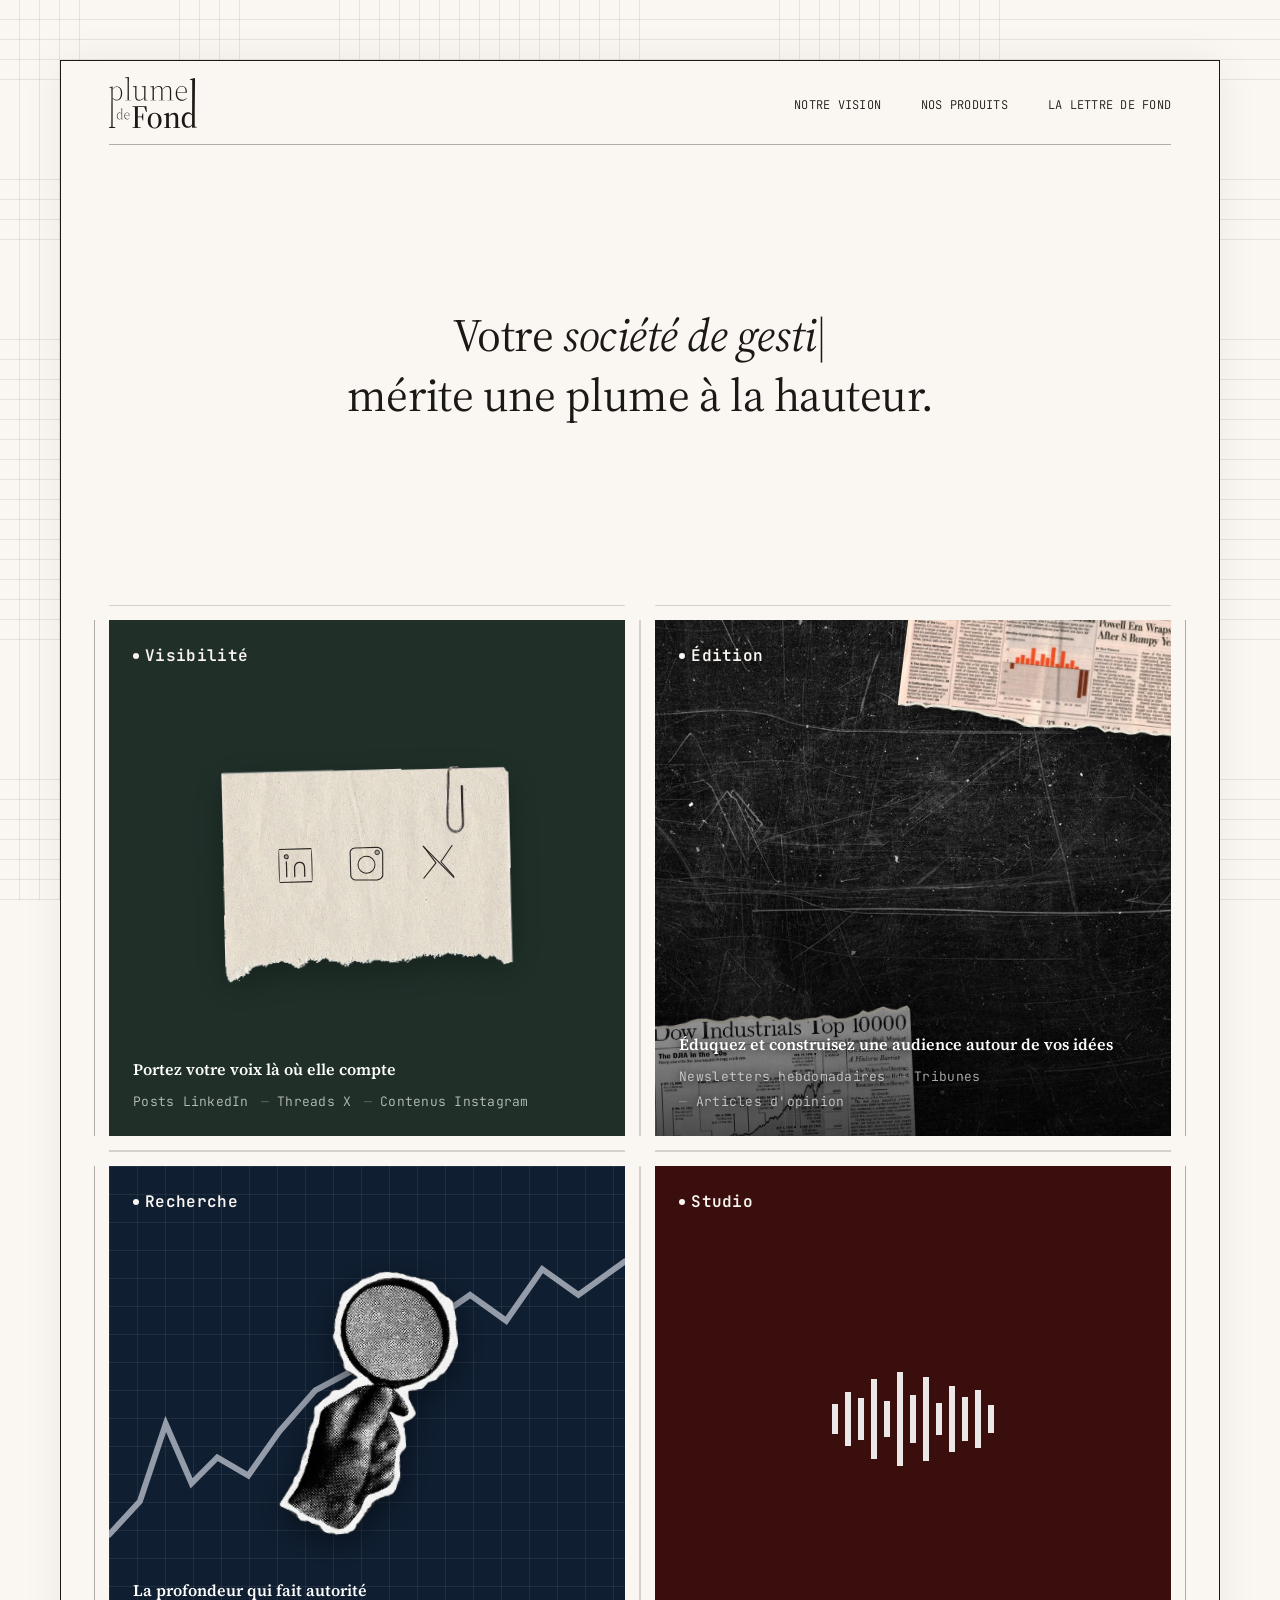
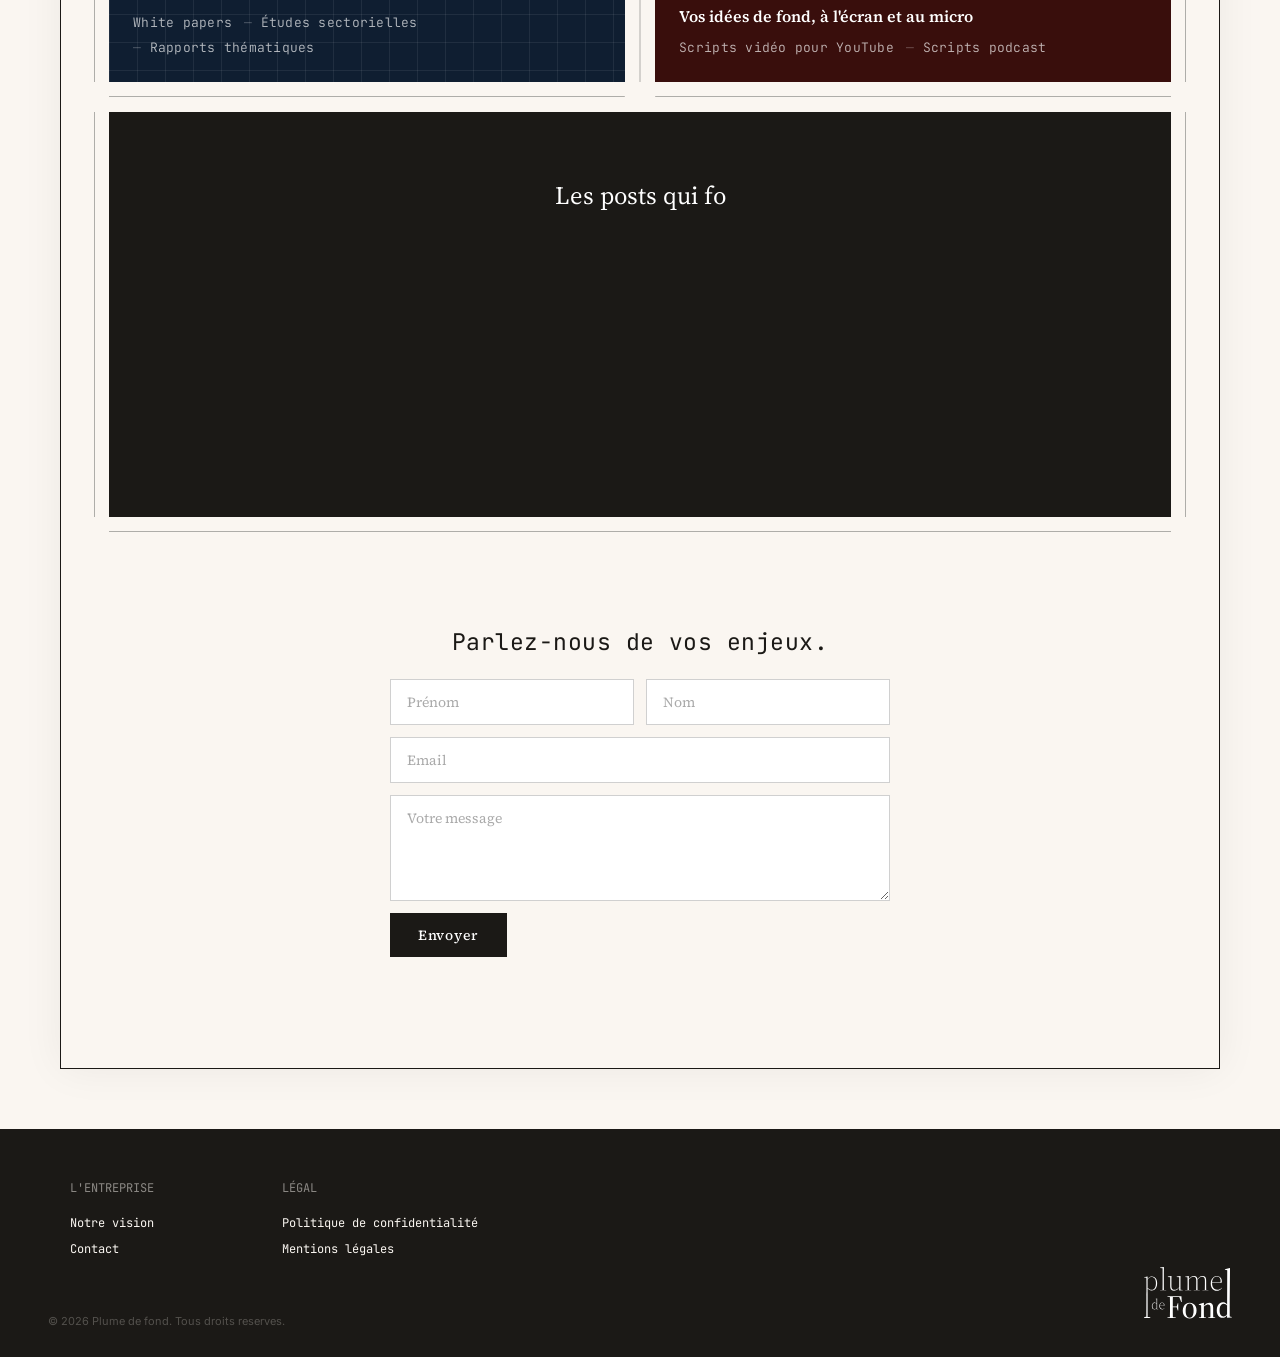
==== commit 0bd1ce7c: "SEO : meta description accueil alignée sur le hero (sociétés de gestion, family offices) Co-Authored" ====
--- a/index.html
+++ b/index.html
@@ -7,10 +7,10 @@
   <link rel="preconnect" href="https://fonts.googleapis.com">
   <link rel="preconnect" href="https://fonts.gstatic.com" crossorigin>
   <link href="https://fonts.googleapis.com/css2?family=JetBrains+Mono:wght@300;400;500;600;700&family=Source+Serif+4:ital,opsz,wght@0,8..60,400;0,8..60,600;0,8..60,700;1,8..60,400;1,8..60,600&family=Inter:wght@400;500;600&display=swap" rel="stylesheet">
-  <meta name="description" content="Rédaction de contenu économique et financier pour fonds, fintechs, banques privées et think tanks.">
+  <meta name="description" content="Rédaction de contenu économique et financier pour sociétés de gestion, fintechs, banques privées, family offices et think tanks.">
   <meta property="og:type" content="website">
   <meta property="og:title" content="Plume de fond">
-  <meta property="og:description" content="Rédaction de contenu économique et financier pour fonds, fintechs, banques privées et think tanks.">
+  <meta property="og:description" content="Rédaction de contenu économique et financier pour sociétés de gestion, fintechs, banques privées, family offices et think tanks.">
   <meta property="og:url" content="https://plumedefond.fr/">
   <meta property="og:image" content="https://plumedefond.fr/og-image.png">
   <meta name="twitter:card" content="summary_large_image">
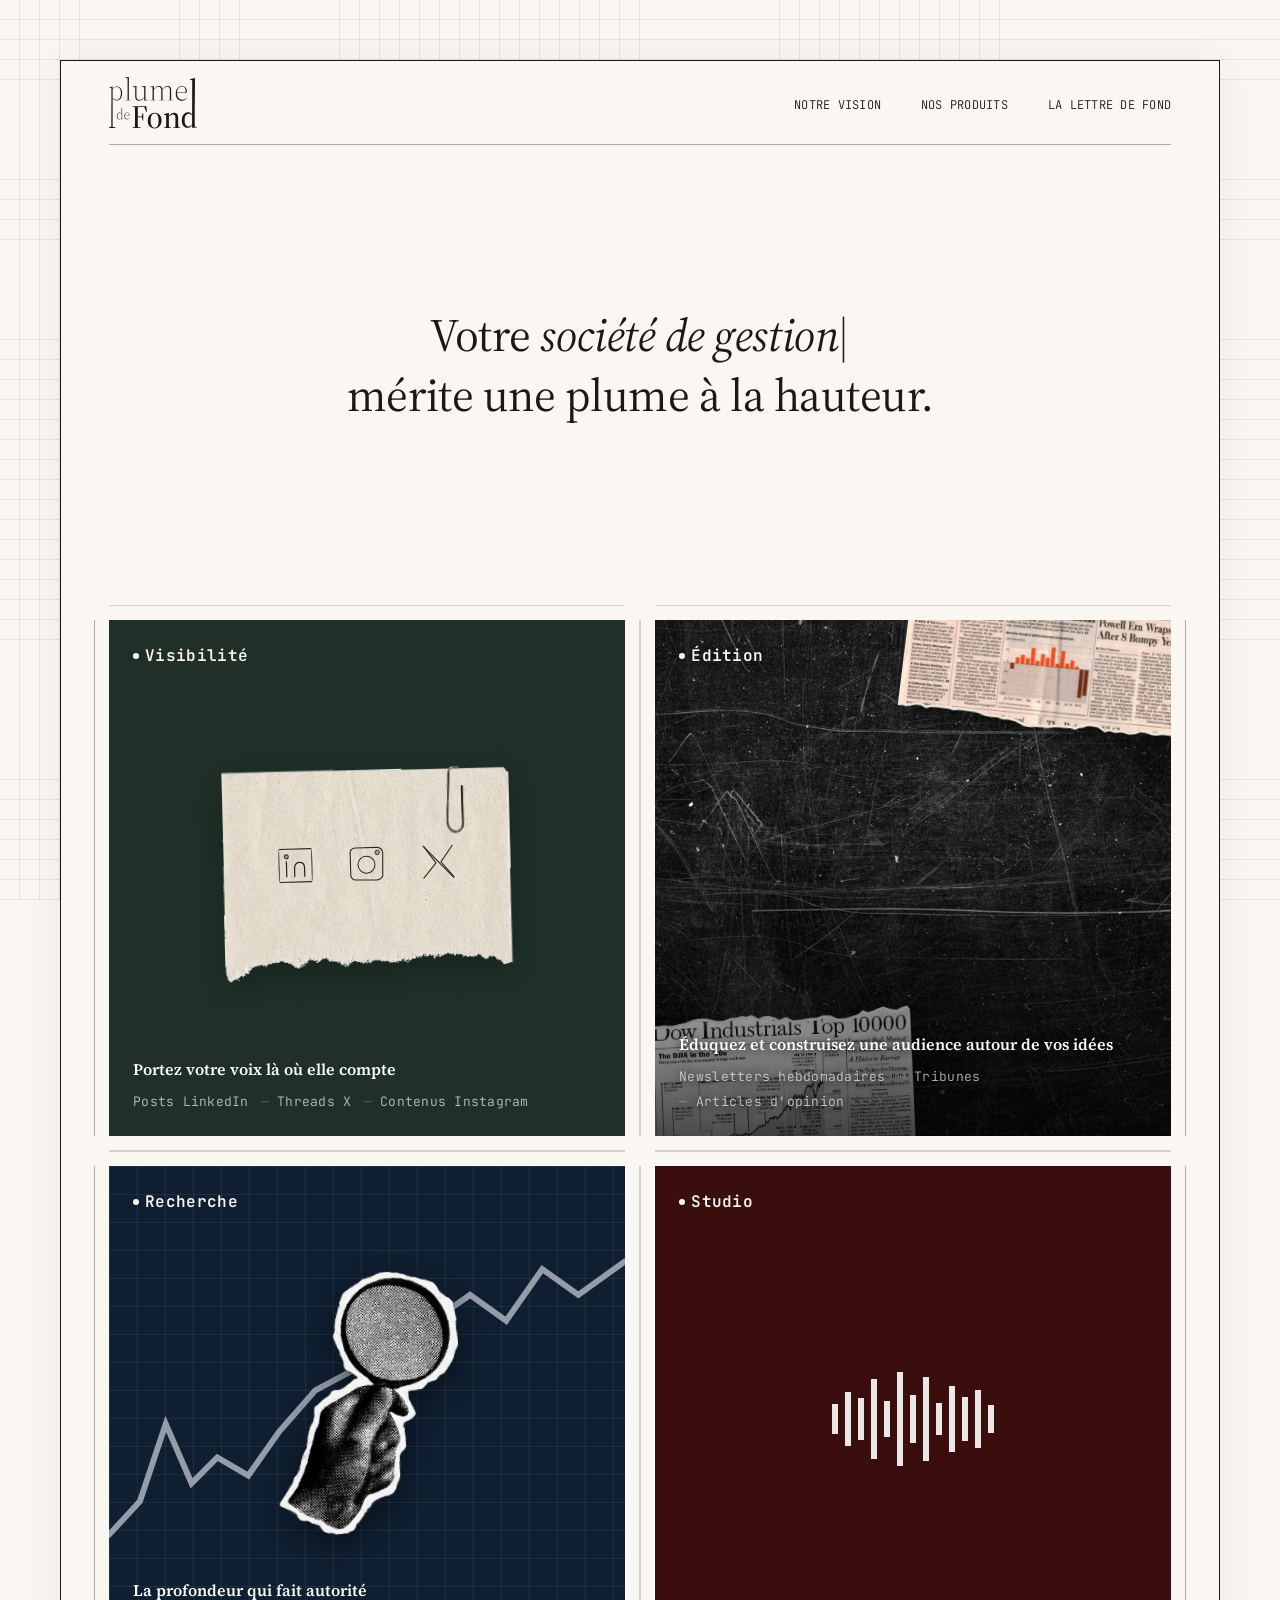
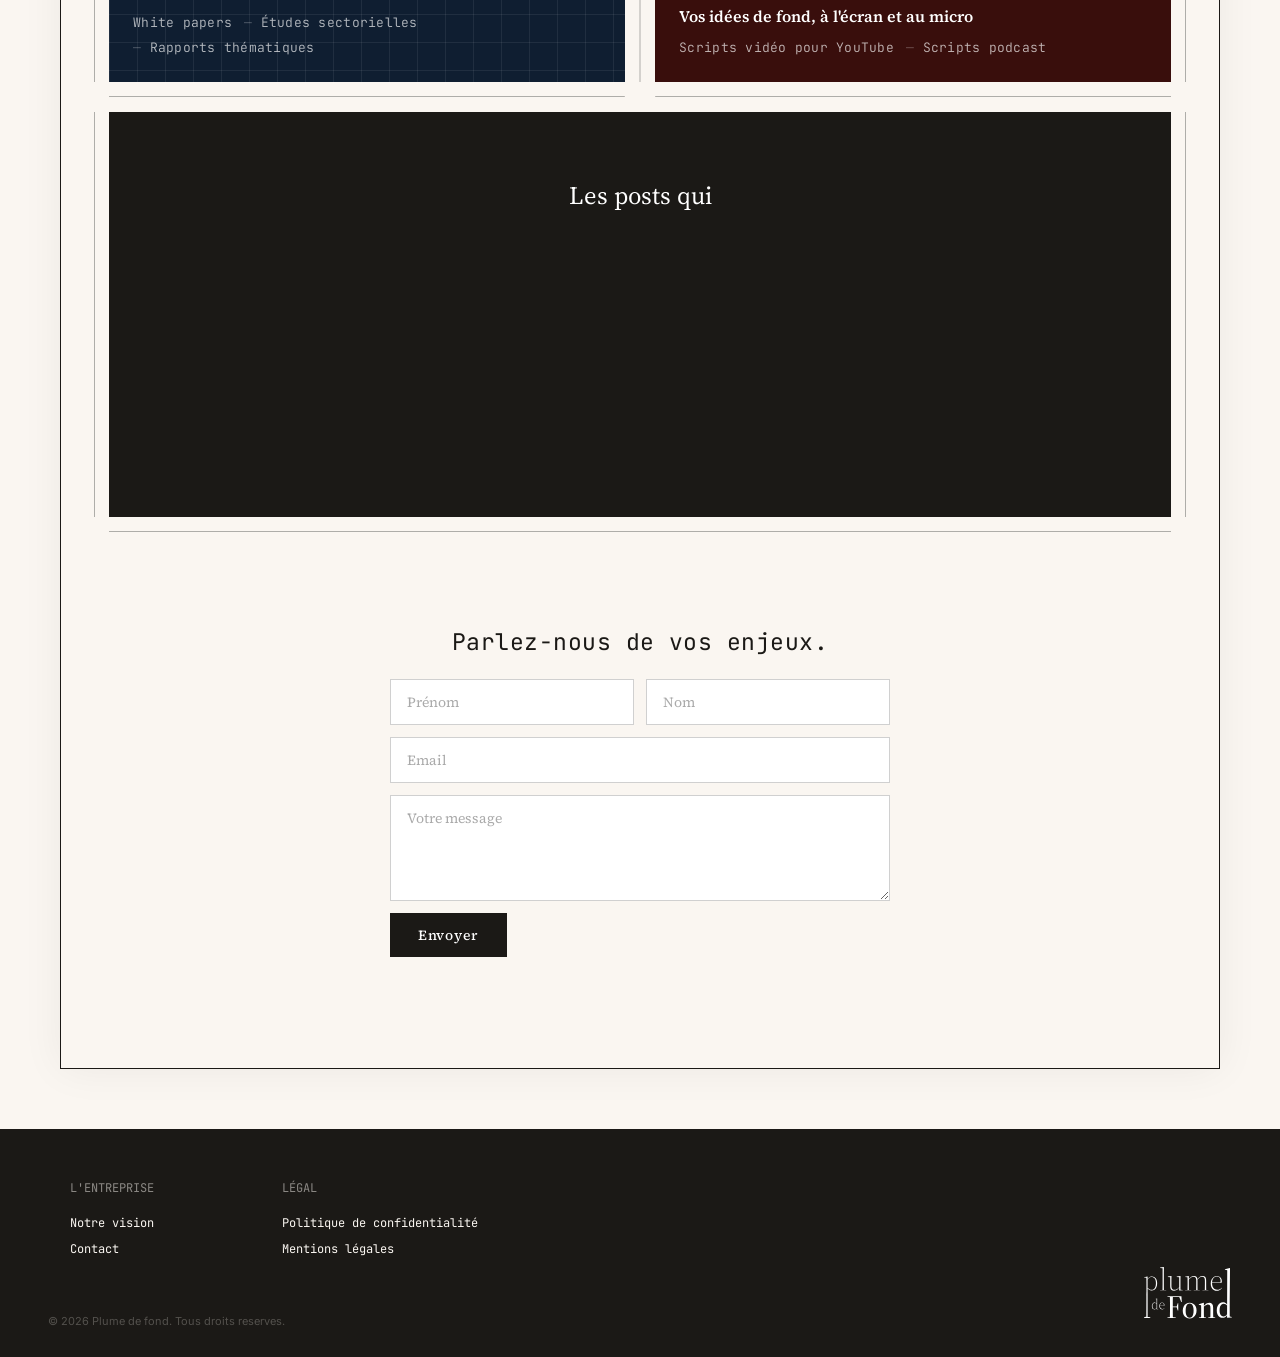
==== commit 95be552d: "Site : tirets courts à la place des tirets longs (titres d'onglet, date de mise à jour, mentions lég" ====
--- a/index.html
+++ b/index.html
@@ -58,7 +58,7 @@
   <!-- NAVBAR -->
   <nav class="navbar">
     <div class="nav-inner">
-      <a href="/" class="nav-logo" aria-label="Plume de fond — accueil">
+      <a href="/" class="nav-logo" aria-label="Plume de fond - accueil">
                 <img class="logo-svg" src="logo-plume-de-fond.svg" alt="Plume de fond">
       </a>
       <ul class="nav-links">
@@ -533,10 +533,10 @@
           }).then(function(r) {
             if (!r.ok) throw new Error();
             form.reset();
-            status.textContent = 'Message bien envoy\u00e9 \u2014 nous vous r\u00e9pondrons rapidement.';
+            status.textContent = 'Message bien envoy\u00e9, nous vous r\u00e9pondrons rapidement.';
             status.classList.add('ok');
           }).catch(function() {
-            status.textContent = "L'envoi a \u00e9chou\u00e9 \u2014 \u00e9crivez-nous directement \u00e0 contact@plumedefond.fr";
+            status.textContent = "L'envoi a \u00e9chou\u00e9 : \u00e9crivez-nous directement \u00e0 contact@plumedefond.fr";
             status.classList.add('err');
           }).finally(function() {
             btn.disabled = false;
--- a/style.css
+++ b/style.css
@@ -1991,3 +1991,42 @@
     padding-top: 89px;
   }
 }
+
+
+/* =============================================
+   SIGNATURE — icône LinkedIn à côté du nom (2026-10-16)
+   ============================================= */
+.vision-signature .signature-linkedin {
+  display: inline-block;
+  width: 18px;
+  height: 18px;
+  margin-left: 10px;
+  padding: 0;
+  background: none;
+  color: var(--seq-black);
+  vertical-align: baseline;
+  transition: opacity 0.2s ease;
+}
+
+.vision-signature .signature-linkedin svg {
+  display: block;
+  width: 100%;
+  height: 100%;
+}
+
+.vision-signature .signature-linkedin:hover {
+  opacity: 0.7;
+}
+
+/* Test 2026-10-16 : soulignement manuscrit prolongé sous l'icône LinkedIn */
+.vision-signature .signature-line {
+  background-image: url("data:image/svg+xml,%3Csvg xmlns='http://www.w3.org/2000/svg' viewBox='0 0 120 10' preserveAspectRatio='none'%3E%3Cpath d='M 0 6 C 30 4, 60 7, 90 5 C 105 4, 115 6, 120 5' stroke='%231b1916' stroke-width='3.5' stroke-linecap='round' fill='none'/%3E%3C/svg%3E");
+  background-repeat: no-repeat;
+  background-position: bottom center;
+  background-size: 100% 10px;
+  padding-bottom: 10px;
+}
+
+.vision-signature .signature-line a {
+  background-image: none;
+}
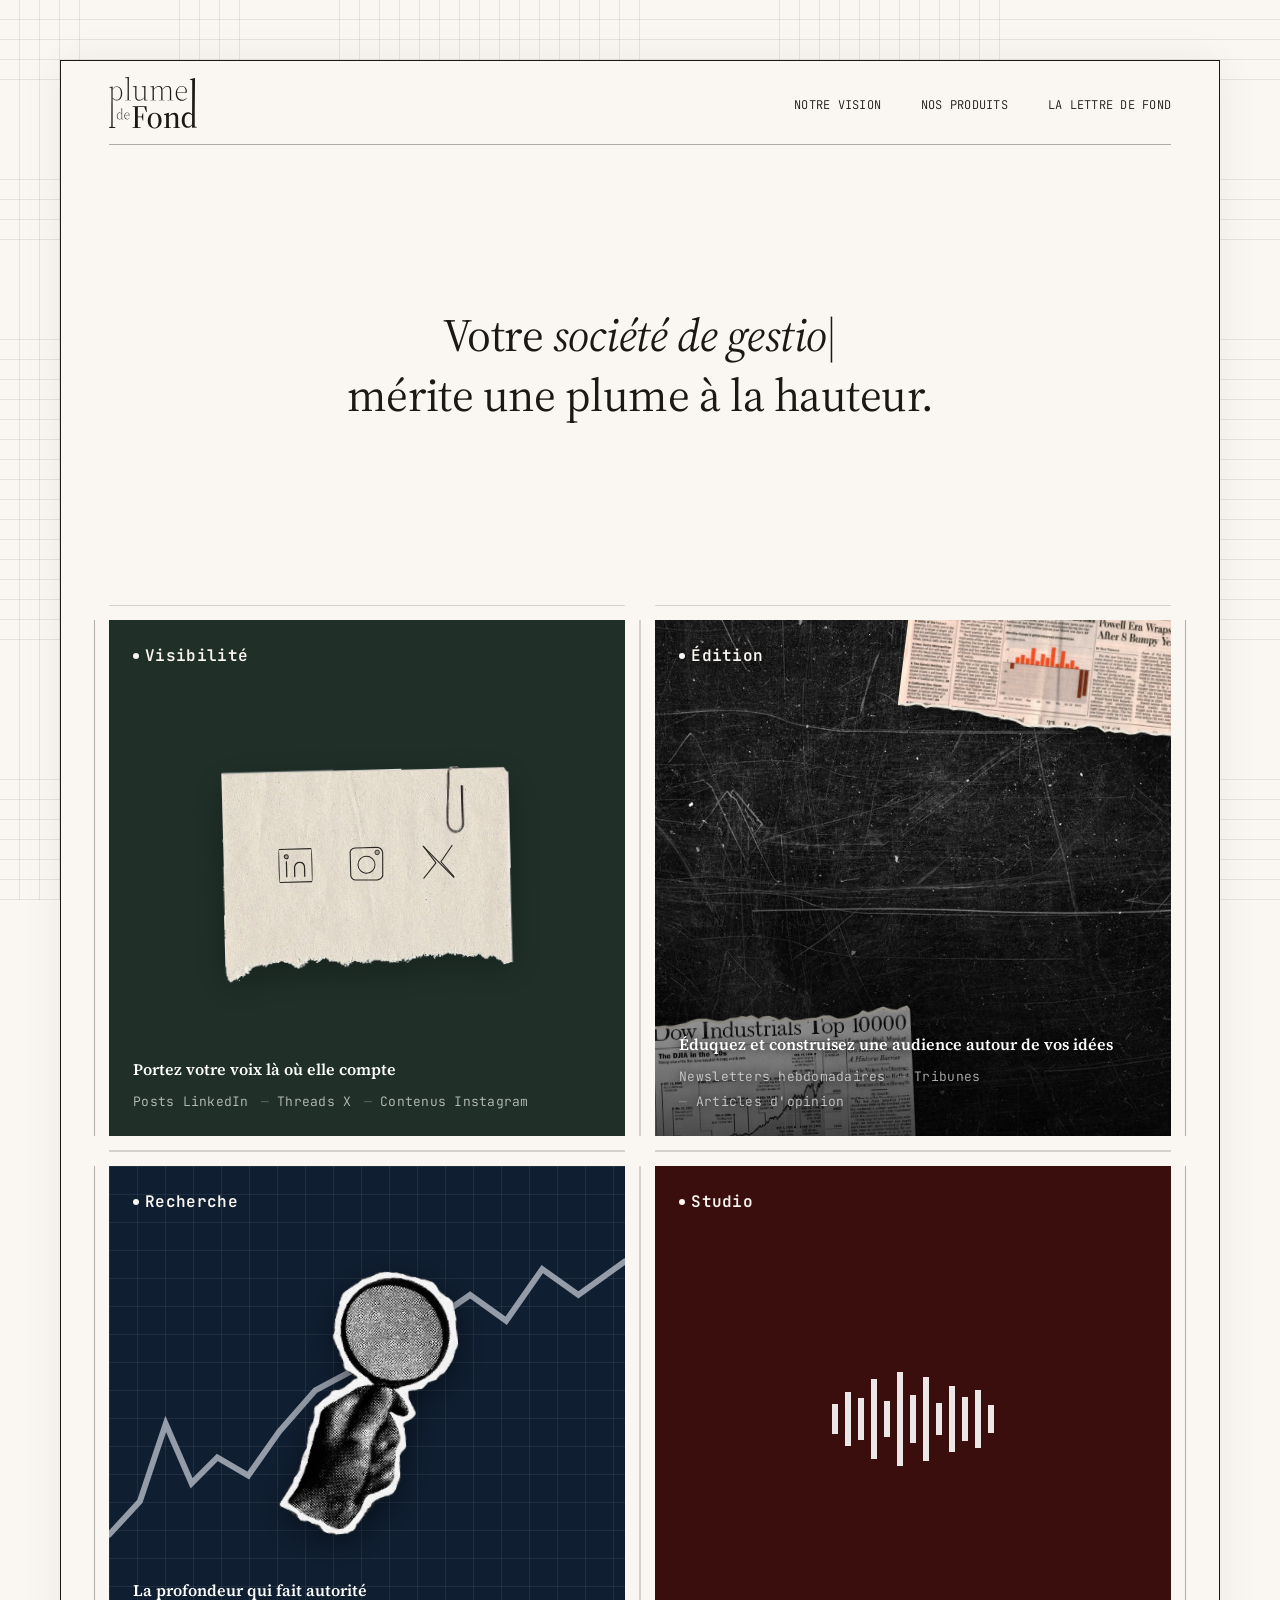
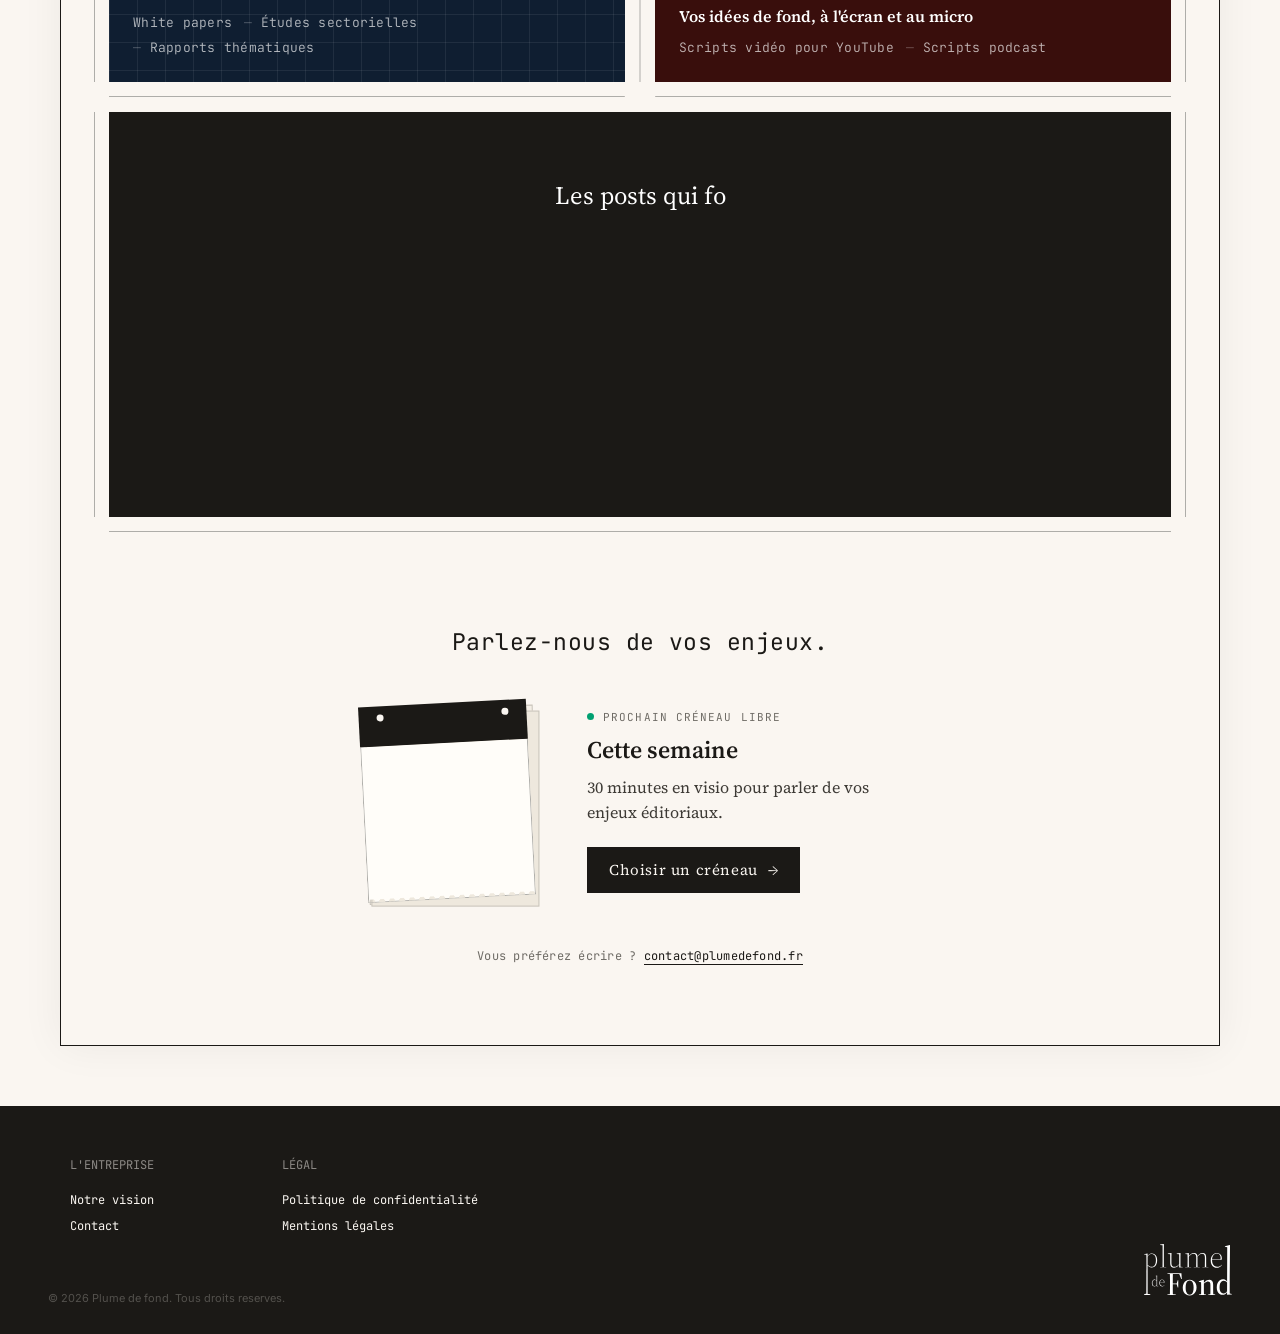
==== commit 349a1f84: "Mise en ligne de la réservation : éphéméride sur l'accueil, calendrier dans Contact, lien sur Vision" ====
--- a/index.html
+++ b/index.html
@@ -50,6 +50,7 @@
   }
   </script>
   <link rel="stylesheet" href="style.css?v=20260912i">
+  <link rel="stylesheet" href="rdv-teaser.css?v=20261017c">
 </head>
 <body>
 
@@ -311,23 +312,25 @@
     </div>
   </section>
 
-  <!-- CONTACT -->
-  <section class="mailing" id="contact">
-    <div class="mailing-inner">
-      <h2 class="mailing-title">Parlez-nous de vos enjeux.</h2>
-      <form class="contact-form" action="https://formspree.io/f/xlgqozzr" method="POST">
-        <div class="form-row">
-          <input type="text" name="prenom" placeholder="Prénom" required>
-          <input type="text" name="nom" placeholder="Nom" required>
-        </div>
-        <input type="email" name="email" placeholder="Email" required>
-        <textarea name="message" placeholder="Votre message" rows="4" required></textarea>
-        <input type="text" name="_gotcha" style="display:none" tabindex="-1" autocomplete="off" aria-hidden="true">
-        <input type="hidden" name="_subject" value="Nouveau message via plumedefond.fr">
-        <button type="submit">Envoyer</button>
-        <p class="form-status" role="status" aria-live="polite"></p>
-      </form>
+  <!-- RENDEZ-VOUS : prochain créneau, renvoie au calendrier -->
+  <section class="rdv-teaser" id="contact">
+    <h2 class="mailing-title">Parlez-nous de vos enjeux.</h2>
+    <div class="rdv-link">
+      <a class="ephem" href="contact.html" tabindex="-1" aria-hidden="true">
+        <div class="ephem-top" id="ephem-month">&nbsp;</div>
+        <div class="ephem-body">
+          <span class="ephem-day"><span id="ephem-day">&nbsp;</span><svg viewBox="0 0 100 100" preserveAspectRatio="none" fill="none"><path d="M 60 7 C 84 9, 95 29, 93 52 C 91 77, 71 93, 47 92 C 23 91, 6 73, 7 48 C 8 24, 28 6, 54 7 C 75 8, 90 20, 93 37" stroke="#1b1916" stroke-width="2.2" stroke-linecap="round" vector-effect="non-scaling-stroke"/></svg></span>
+          <span class="ephem-weekday" id="ephem-weekday">&nbsp;</span>
+        </div>
+      </a>
+      <div class="rdv-text">
+        <p class="rdv-kicker">Prochain créneau libre</p>
+        <p class="rdv-when" id="rdv-when">Cette semaine</p>
+        <p class="rdv-desc">30 minutes en visio pour parler de vos enjeux éditoriaux.</p>
+        <a class="rdv-cta" href="contact.html">Choisir un créneau <span>&rarr;</span></a>
+      </div>
     </div>
+    <p class="booking-alt">Vous préférez écrire&nbsp;? <a href="mailto:contact@plumedefond.fr">contact@plumedefond.fr</a></p>
   </section>
 
   </div><!-- fin .page-content -->
@@ -515,35 +518,23 @@
   </script>
 
   <script>
-    (function() {
-      document.querySelectorAll('.contact-form').forEach(function(form) {
-        var status = form.querySelector('.form-status');
-        form.addEventListener('submit', function(e) {
-          e.preventDefault();
-          var btn = form.querySelector('button[type="submit"]');
-          btn.disabled = true;
-          var label = btn.textContent;
-          btn.textContent = 'Envoi\u2026';
-          status.textContent = '';
-          status.classList.remove('ok', 'err');
-          fetch(form.action, {
-            method: 'POST',
-            body: new FormData(form),
-            headers: { 'Accept': 'application/json' }
-          }).then(function(r) {
-            if (!r.ok) throw new Error();
-            form.reset();
-            status.textContent = 'Message bien envoy\u00e9, nous vous r\u00e9pondrons rapidement.';
-            status.classList.add('ok');
-          }).catch(function() {
-            status.textContent = "L'envoi a \u00e9chou\u00e9 : \u00e9crivez-nous directement \u00e0 contact@plumedefond.fr";
-            status.classList.add('err');
-          }).finally(function() {
-            btn.disabled = false;
-            btn.textContent = label;
-          });
-        });
-      });
+    /* Encart rendez-vous : prochain créneau libre, lu dans l'agenda via le script Google */
+    (function () {
+      var API = 'https://script.google.com/macros/s/AKfycbwfMoLPtZhw1kXOJY0xhHMCHxvwxjo75_sG-w1Y0-yUzWbkKQZiazSJHcHFJKQj6PdSKg/exec';
+      var TZ = 'Europe/Paris';
+      fetch(API + '?action=slots').then(function (r) { return r.json(); }).then(function (d) {
+        if (!d.slots || !d.slots.length) return;
+        var next = new Date(d.slots[0]);
+        var f = function (o) { return new Intl.DateTimeFormat('fr-FR', Object.assign({ timeZone: TZ }, o)).format(next); };
+        var hm = f({ hour: 'numeric', minute: '2-digit', hour12: false }).split(':');
+        document.getElementById('ephem-month').textContent = f({ month: 'long' });
+        document.getElementById('ephem-day').textContent = f({ day: 'numeric' });
+        document.getElementById('ephem-weekday').textContent = f({ weekday: 'long' });
+        var w = f({ weekday: 'long', day: 'numeric', month: 'long' });
+        document.getElementById('rdv-when').textContent = w.charAt(0).toUpperCase() + w.slice(1) + ', ' + (+hm[0]) + 'h' + hm[1];
+        var url = 'contact.html?jour=' + new Intl.DateTimeFormat('en-CA', { timeZone: TZ }).format(next);
+        document.querySelectorAll('.rdv-link a').forEach(function (a) { a.href = url; });
+      }).catch(function () { /* l'encart garde son texte par défaut et renvoie au calendrier */ });
     })();
   </script>
   <!-- Cloudflare Web Analytics — mesure d'audience sans cookies -->
--- a/style.css
+++ b/style.css
@@ -2030,3 +2030,32 @@
 .vision-signature .signature-line a {
   background-image: none;
 }
+
+
+/* =============================================
+   VISION — lien « Prendre rendez-vous » sous la signature (2026-10-17)
+   ============================================= */
+.vision-rdv {
+  margin-top: 34px;
+}
+
+.vision-rdv a {
+  display: inline-flex;
+  align-items: center;
+  gap: 8px;
+  font-family: 'JetBrains Mono', monospace;
+  font-size: 12px;
+  letter-spacing: 0.08em;
+  text-transform: uppercase;
+  color: var(--seq-black);
+  padding-bottom: 4px;
+  border-bottom: 1px solid currentColor;
+}
+
+.vision-rdv a span {
+  transition: transform 0.3s ease;
+}
+
+.vision-rdv a:hover span {
+  transform: translateX(4px);
+}
--- a/rdv-teaser.css
+++ b/rdv-teaser.css
@@ -0,0 +1,253 @@
+/* =============================================
+   ACCUEIL — encart « prochain créneau » (prototype 2026-10-17)
+   Une page d'éphéméride qui renvoie au calendrier de réservation.
+   ============================================= */
+
+.rdv-teaser {
+  padding: 70px 3rem 80px;
+  text-align: center;
+}
+
+.rdv-teaser .mailing-title {
+  margin-bottom: 44px;
+}
+
+.rdv-link {
+  display: inline-flex;
+  align-items: center;
+  gap: 56px;
+  text-align: left;
+  color: var(--seq-black);
+}
+
+/* ---------- La page d'éphéméride ---------- */
+.ephem {
+  position: relative;
+  flex: none;
+  width: 168px;
+  transform: rotate(-3deg);
+  transition: transform 0.45s cubic-bezier(0.3, 0.7, 0.3, 1);
+}
+
+/* les pages du dessous, pour l'épaisseur du bloc */
+.ephem::before,
+.ephem::after {
+  content: '';
+  position: absolute;
+  left: 0;
+  right: 0;
+  top: 0;
+  bottom: 0;
+  background: #f4efe6;
+  border: thin solid #c9c4bb;
+  z-index: -1;
+}
+
+.ephem::before { transform: translate(4px, 4px) rotate(1.5deg); }
+.ephem::after  { transform: translate(8px, 8px) rotate(3deg); background: #eee8dd; }
+
+.ephem-top {
+  position: relative;
+  height: 40px;
+  background: var(--seq-black);
+  color: var(--seq-cream);
+  font-family: 'JetBrains Mono', monospace;
+  font-size: 12px;
+  letter-spacing: 0.14em;
+  text-transform: uppercase;
+  display: flex;
+  align-items: center;
+  justify-content: center;
+}
+
+/* deux œillets de reliure */
+.ephem-top::before,
+.ephem-top::after {
+  content: '';
+  position: absolute;
+  top: 8px;
+  width: 7px;
+  height: 7px;
+  border-radius: 50%;
+  background: var(--seq-cream);
+}
+
+.ephem-top::before { left: 18px; }
+.ephem-top::after  { right: 18px; }
+
+.ephem-body {
+  position: relative;
+  background: #fffdf9;
+  border: thin solid #aeada9;
+  border-top: none;
+  padding: 18px 0 26px;
+  text-align: center;
+  box-shadow: 0 14px 28px -18px rgba(27, 25, 22, 0.35);
+  /* bord bas prédécoupé */
+  -webkit-mask: radial-gradient(circle 3px at 50% 100%, transparent 98%, #000) bottom / 10px 100% repeat-x;
+          mask: radial-gradient(circle 3px at 50% 100%, transparent 98%, #000) bottom / 10px 100% repeat-x;
+}
+
+.ephem-day {
+  position: relative;
+  display: inline-block;
+  font-family: 'Source Serif 4', Georgia, serif;
+  font-size: 84px;
+  font-weight: 600;
+  line-height: 1;
+  letter-spacing: -0.02em;
+  padding: 0 8px;
+}
+
+.ephem-day svg {
+  position: absolute;
+  left: -14px;
+  top: -6px;
+  width: calc(100% + 28px);
+  height: calc(100% + 12px);
+  pointer-events: none;
+  overflow: visible;
+}
+
+.ephem-day svg path {
+  stroke-dasharray: 700;
+  stroke-dashoffset: 700;
+  transition: stroke-dashoffset 0.7s ease-out;
+}
+
+.ephem-weekday {
+  display: block;
+  margin-top: 10px;
+  font-family: 'JetBrains Mono', monospace;
+  font-size: 11px;
+  letter-spacing: 0.14em;
+  text-transform: uppercase;
+  color: #6f6c66;
+}
+
+/* ---------- Le texte ---------- */
+.rdv-text {
+  max-width: 330px;
+}
+
+.rdv-kicker {
+  display: flex;
+  align-items: center;
+  gap: 9px;
+  font-family: 'JetBrains Mono', monospace;
+  font-size: 11px;
+  letter-spacing: 0.1em;
+  text-transform: uppercase;
+  color: #6f6c66;
+  margin-bottom: 10px;
+}
+
+.rdv-kicker::before {
+  content: '';
+  width: 7px;
+  height: 7px;
+  border-radius: 50%;
+  background: var(--seq-green);
+}
+
+.rdv-when {
+  font-family: 'Source Serif 4', Georgia, serif;
+  font-size: 24px;
+  font-weight: 600;
+  line-height: 1.25;
+  margin-bottom: 10px;
+}
+
+.rdv-desc {
+  font-family: 'Source Serif 4', Georgia, serif;
+  font-size: 16px;
+  line-height: 1.55;
+  color: #3d3a35;
+  margin-bottom: 22px;
+}
+
+.rdv-cta {
+  display: inline-flex;
+  align-items: center;
+  gap: 10px;
+  padding: 12px 22px;
+  background: var(--seq-black);
+  color: var(--seq-cream);
+  font-family: 'Source Serif 4', Georgia, serif;
+  font-size: 15px;
+  letter-spacing: 0.04em;
+  transition: background 0.2s;
+}
+
+.rdv-cta span {
+  transition: transform 0.3s ease;
+}
+
+/* ---------- Survol / focus ----------
+   L'éphéméride ne bouge que si l'on survole l'éphéméride elle-même
+   ou le bouton ; le texte entre les deux reste inerte. */
+.ephem {
+  display: block;
+  color: var(--seq-black);
+}
+
+.rdv-link:has(.ephem:hover, .rdv-cta:hover, .rdv-cta:focus-visible) .ephem {
+  transform: rotate(0deg) translateY(-4px);
+}
+
+.rdv-link:has(.ephem:hover, .rdv-cta:hover, .rdv-cta:focus-visible) .ephem-day svg path {
+  stroke-dashoffset: 0;
+}
+
+.rdv-link:has(.ephem:hover, .rdv-cta:hover, .rdv-cta:focus-visible) .rdv-cta span {
+  transform: translateX(4px);
+}
+
+.rdv-cta:hover {
+  background: #32373c;
+}
+
+.rdv-cta:focus-visible {
+  outline: 1px dashed var(--seq-black);
+  outline-offset: 4px;
+}
+
+.rdv-teaser .booking-alt {
+  margin-top: 48px;
+  font-family: 'JetBrains Mono', monospace;
+  font-size: 12px;
+  letter-spacing: 0.02em;
+  color: #6f6c66;
+}
+
+.rdv-teaser .booking-alt a {
+  color: var(--seq-black);
+  border-bottom: 1px solid currentColor;
+}
+
+/* ---------- Mobile ---------- */
+@media (max-width: 768px) {
+  .rdv-teaser {
+    padding: 50px 1.1rem 60px;
+  }
+  .rdv-link {
+    flex-direction: column;
+    gap: 36px;
+    text-align: center;
+  }
+  .rdv-kicker {
+    justify-content: center;
+  }
+  /* pas de survol sur mobile : la date est entourée d'emblée */
+  .ephem-day svg path {
+    stroke-dashoffset: 0;
+  }
+}
+
+@media (prefers-reduced-motion: reduce) {
+  .ephem,
+  .ephem-day svg path,
+  .rdv-cta span {
+    transition: none;
+  }
+}
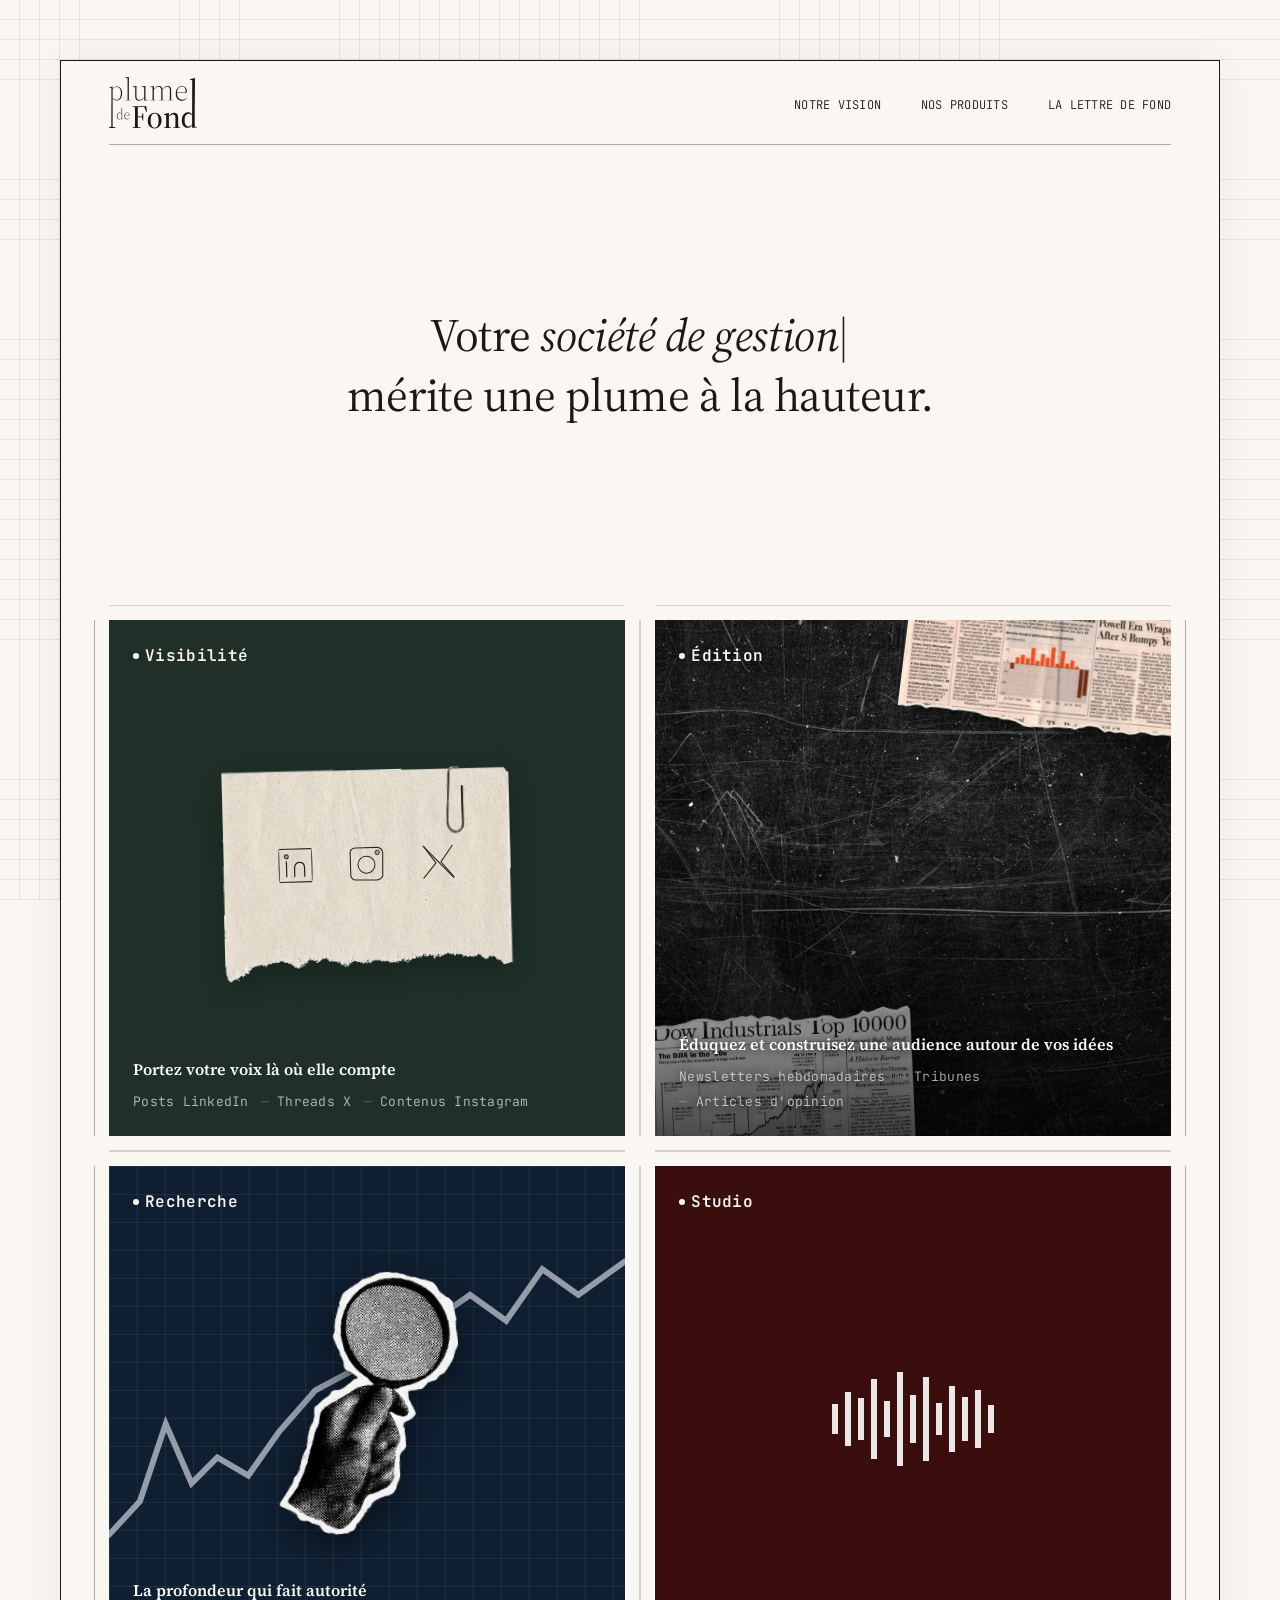
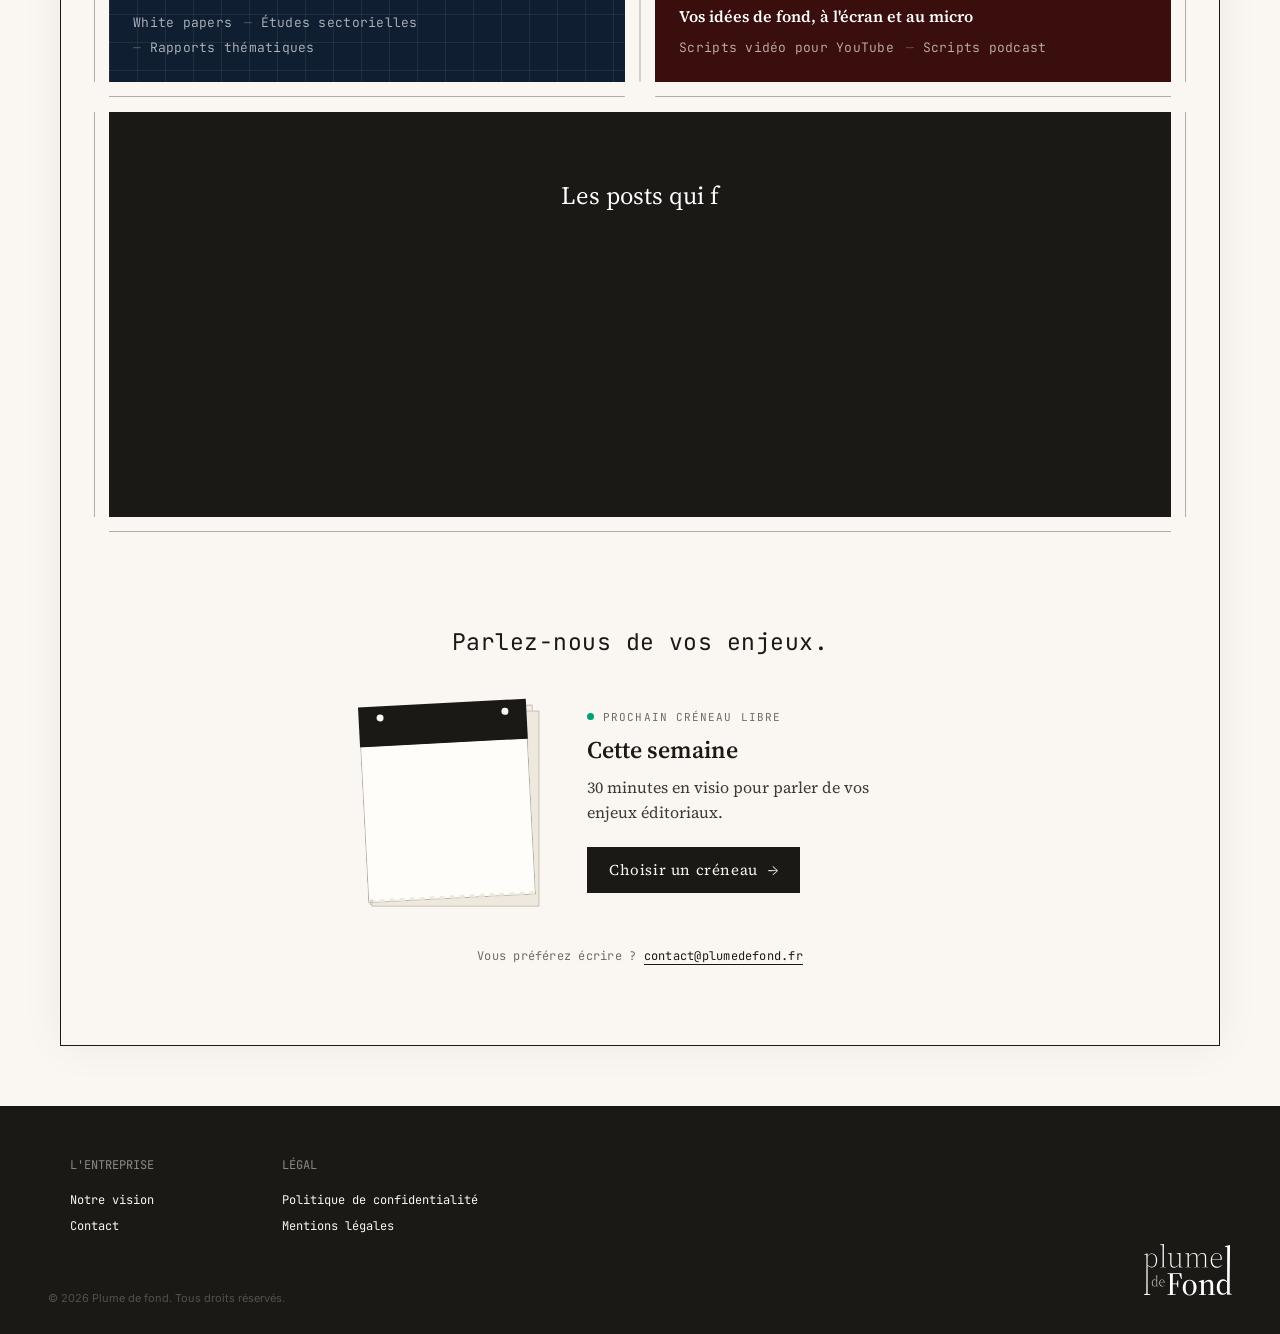
==== commit 24050c7a: "Mobile : formulaire visible après le choix d'un créneau, champs en 16 px, ovale et zones tactiles ad" ====
--- a/index.html
+++ b/index.html
@@ -49,8 +49,8 @@
     ]
   }
   </script>
-  <link rel="stylesheet" href="style.css?v=20260912i">
-  <link rel="stylesheet" href="rdv-teaser.css?v=20261017c">
+  <link rel="stylesheet" href="style.css?v=20261017c">
+  <link rel="stylesheet" href="rdv-teaser.css?v=20261017d">
 </head>
 <body>
 
@@ -66,6 +66,7 @@
         <li><a href="vision.html">NOTRE VISION<svg class="pencil-circle" viewBox="0 0 200 70" fill="none" xmlns="http://www.w3.org/2000/svg"><path d="M 120 5 C 160 3, 193 14, 191 32 C 189 50, 155 64, 100 65 C 45 66, 7 52, 6 34 C 5 16, 45 4, 110 3 C 155 2, 190 14, 188 32" stroke="#1b1916" stroke-width="1.8" stroke-linecap="round" fill="none"/></svg></a></li>
         <li><a href="#produits">NOS PRODUITS<svg class="pencil-circle" viewBox="0 0 200 70" fill="none" xmlns="http://www.w3.org/2000/svg"><path d="M 120 5 C 160 3, 193 14, 191 32 C 189 50, 155 64, 100 65 C 45 66, 7 52, 6 34 C 5 16, 45 4, 110 3 C 155 2, 190 14, 188 32" stroke="#1b1916" stroke-width="1.8" stroke-linecap="round" fill="none"/></svg></a></li>
         <li><a href="https://lettre.plumedefond.fr">LA LETTRE DE FOND<svg class="pencil-circle" viewBox="0 0 200 70" preserveAspectRatio="none" fill="none" xmlns="http://www.w3.org/2000/svg"><path d="M 120 5 C 160 3, 193 14, 191 32 C 189 50, 155 64, 100 65 C 45 66, 7 52, 6 34 C 5 16, 45 4, 110 3 C 155 2, 190 14, 188 32" stroke="#1b1916" stroke-width="1.8" stroke-linecap="round" fill="none"/></svg></a></li>
+        <li class="nav-mobile-only"><a href="contact.html">PRENDRE RENDEZ-VOUS</a></li>
       </ul>
       <button class="nav-hamburger" aria-label="Ouvrir le menu" aria-expanded="false">
         <span></span><span></span><span></span>
@@ -357,7 +358,7 @@
       </div>
     </div>
     <div class="footer-bottom">
-      <p>&copy; 2026 Plume de fond. Tous droits reserves.</p>
+      <p>&copy; 2026 Plume de fond. Tous droits réservés.</p>
     </div>
   </footer>
 
--- a/style.css
+++ b/style.css
@@ -2059,3 +2059,59 @@
 .vision-rdv a:hover span {
   transform: translateX(4px);
 }
+
+
+/* =============================================
+   MOBILE — retours de la vérification du 2026-10-17
+   ============================================= */
+/* lien « Prendre rendez-vous » : seulement dans le menu mobile */
+.nav-links .nav-mobile-only {
+  display: none;
+}
+
+@media (max-width: 768px) {
+  .nav-inner.open .nav-links .nav-mobile-only {
+    display: block;
+  }
+}
+
+/* burger : zone tactile de 44 px, barres toujours calées à droite */
+.nav-hamburger {
+  min-width: 44px;
+  min-height: 44px;
+  justify-content: center;
+  align-items: center;
+  margin-right: -7px;
+}
+
+/* Vision : zones tactiles élargies sans bouger le dessin */
+.vision-signature .signature-linkedin,
+.vision-rdv a {
+  position: relative;
+}
+
+.vision-signature .signature-linkedin::after,
+.vision-rdv a::after {
+  content: '';
+  position: absolute;
+  inset: -12px;
+}
+
+/* pages légales : une seule marge latérale sur petit écran */
+@media (max-width: 400px) {
+  .legal-article {
+    padding-left: 0.4rem;
+    padding-right: 0.4rem;
+  }
+}
+
+/* menu mobile : liens plus faciles à toucher */
+@media (max-width: 768px) {
+  .nav-inner.open .nav-links {
+    gap: 0.4rem;
+  }
+  .nav-inner.open .nav-links a {
+    display: block;
+    padding: 10px 0;
+  }
+}
--- a/rdv-teaser.css
+++ b/rdv-teaser.css
@@ -10,6 +10,7 @@
 
 .rdv-teaser .mailing-title {
   margin-bottom: 44px;
+  text-wrap: balance;
 }
 
 .rdv-link {
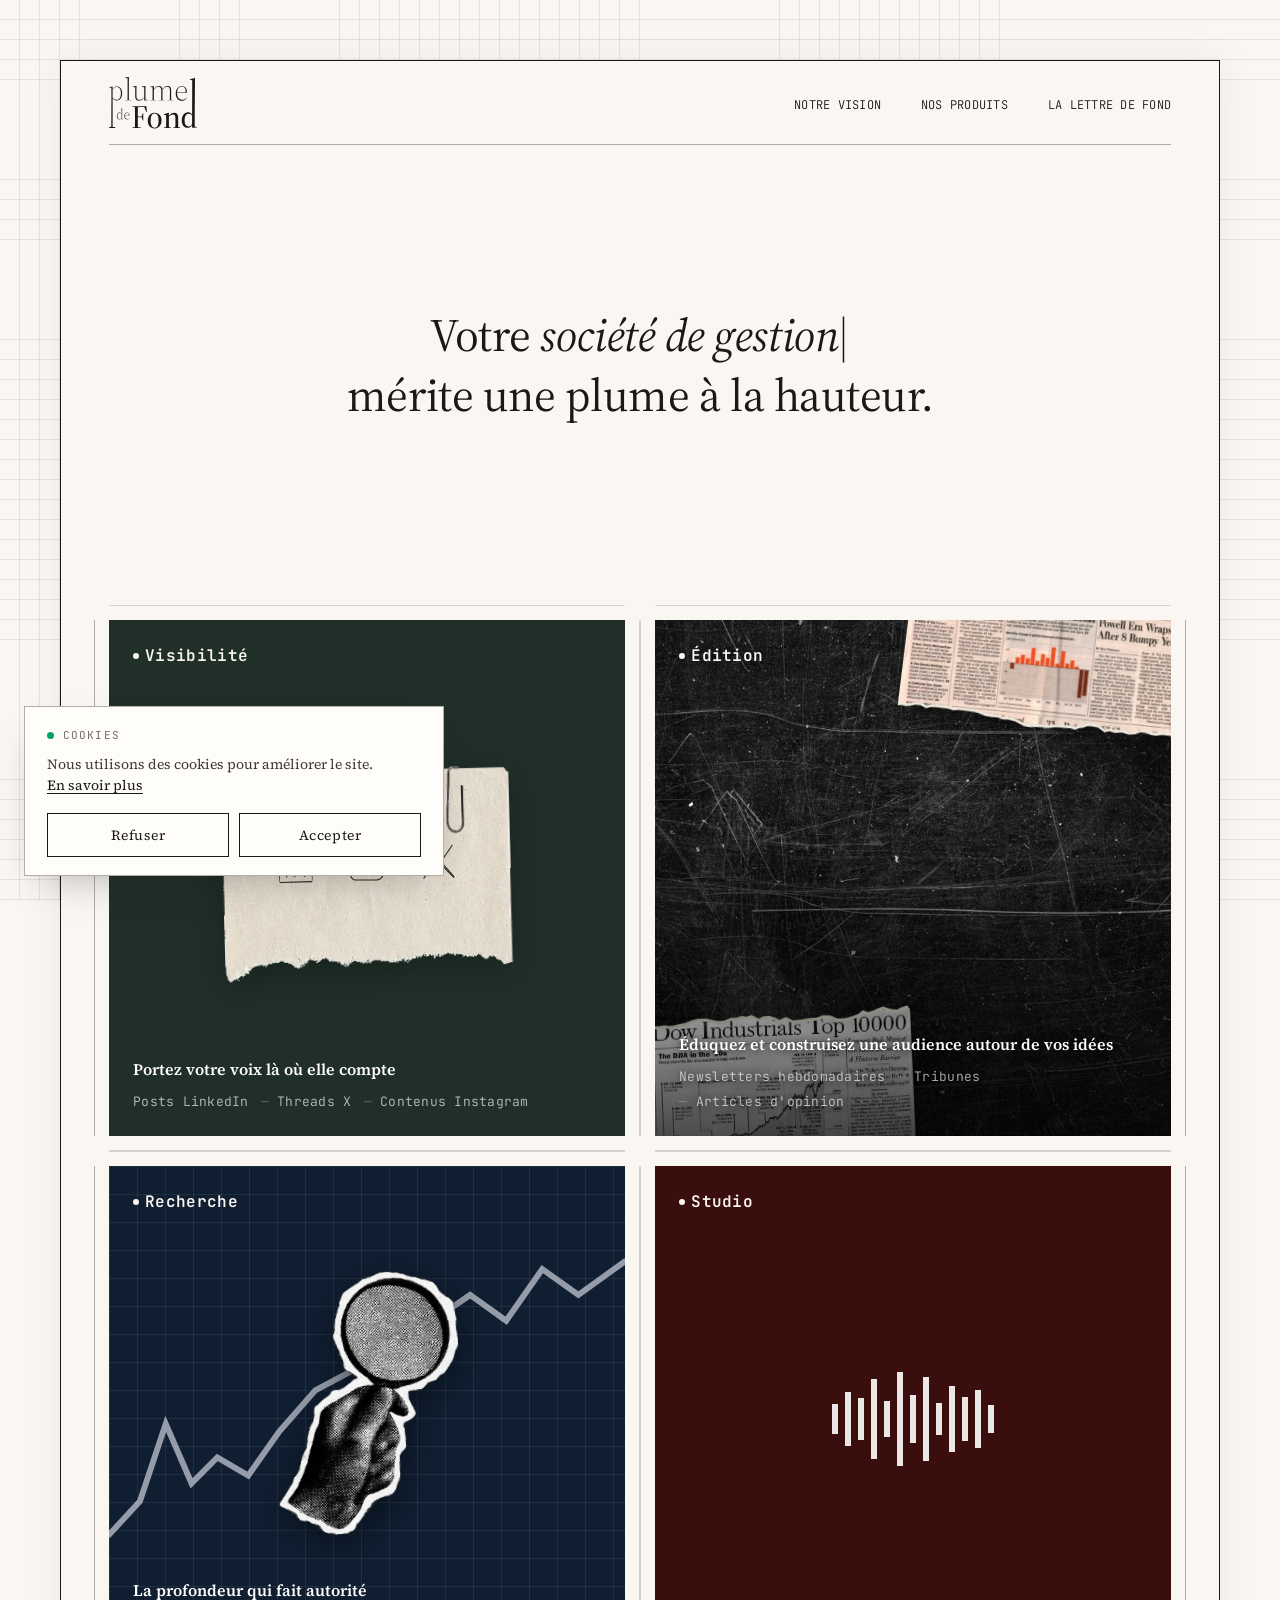
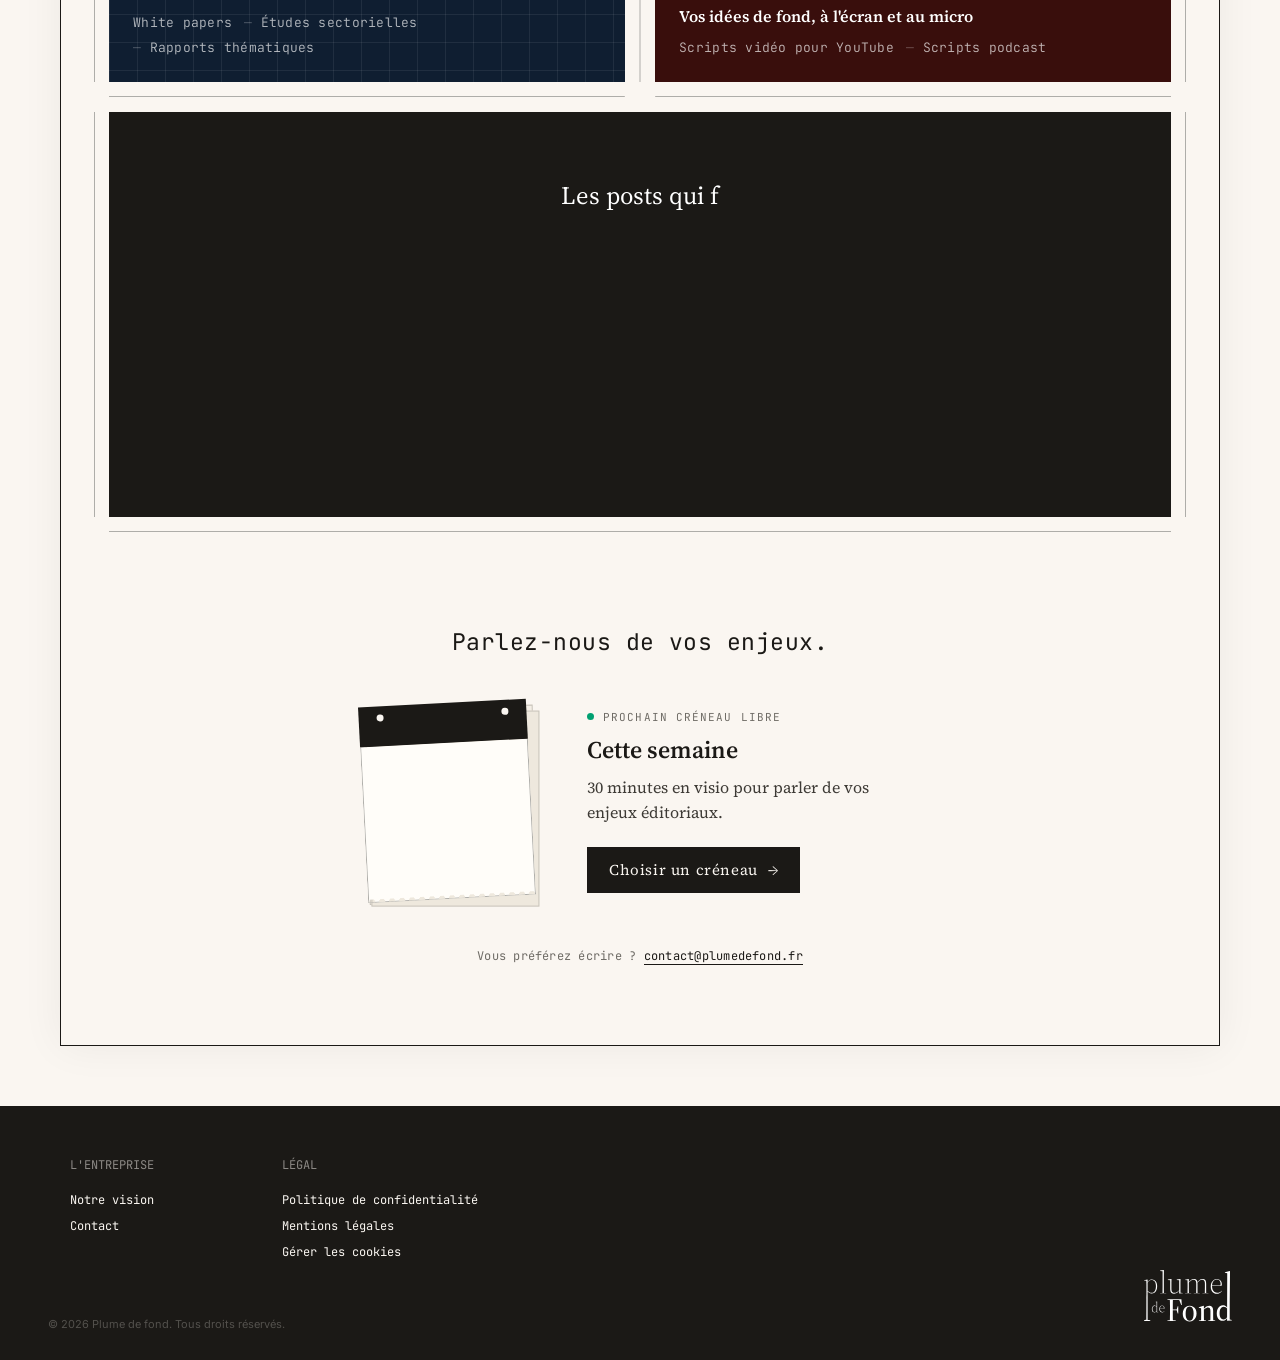
==== commit 11c14c17: "Mesure d'audience PostHog (UE) : bandeau cookies, comptage sans cookie par défaut, suivi complet apr" ====
--- a/index.html
+++ b/index.html
@@ -49,7 +49,7 @@
     ]
   }
   </script>
-  <link rel="stylesheet" href="style.css?v=20261017c">
+  <link rel="stylesheet" href="style.css?v=20261017e">
   <link rel="stylesheet" href="rdv-teaser.css?v=20261017d">
 </head>
 <body>
@@ -351,6 +351,7 @@
         <ul>
           <li><a href="confidentialite.html">Politique de confidentialité</a></li>
           <li><a href="mentions-legales.html">Mentions légales</a></li>
+          <li><button type="button" class="cookie-manage">Gérer les cookies</button></li>
         </ul>
       </div>
       <div class="footer-col footer-col-logo">
@@ -538,6 +539,7 @@
       }).catch(function () { /* l'encart garde son texte par défaut et renvoie au calendrier */ });
     })();
   </script>
+  <script src="analytics.js?v=20261017c"></script>
   <!-- Cloudflare Web Analytics — mesure d'audience sans cookies -->
   <script type='module' src='https://static.cloudflareinsights.com/beacon.min.js' data-cf-beacon='{"token": "644f7a3778624fafaa6b0a6ad2f11ed3"}'></script>
 </body>
--- a/style.css
+++ b/style.css
@@ -2115,3 +2115,120 @@
     padding: 10px 0;
   }
 }
+
+
+/* =============================================
+   BANDEAU COOKIES — PostHog (2026-10-17)
+   « Refuser » et « Accepter » identiques : même taille, même style (CNIL).
+   ============================================= */
+.cookie-banner {
+  position: fixed;
+  left: 24px;
+  bottom: 24px;
+  z-index: 2000;
+  width: min(420px, calc(100vw - 32px));
+  padding: 20px 22px 18px;
+  background: #fffdf9;
+  border: thin solid #aeada9;
+  box-shadow: 0 18px 40px -20px rgba(27, 25, 22, 0.35);
+  opacity: 0;
+  transform: translateY(12px);
+  transition: opacity 0.3s ease, transform 0.3s ease;
+}
+
+.cookie-banner.is-open {
+  opacity: 1;
+  transform: none;
+}
+
+.cookie-banner[hidden] { display: none; }
+
+.cookie-kicker {
+  display: flex;
+  align-items: center;
+  gap: 9px;
+  font-family: 'JetBrains Mono', monospace;
+  font-size: 11px;
+  letter-spacing: 0.1em;
+  text-transform: uppercase;
+  color: #6f6c66;
+  margin-bottom: 10px;
+}
+
+.cookie-kicker::before {
+  content: '';
+  width: 7px;
+  height: 7px;
+  border-radius: 50%;
+  background: var(--seq-green);
+}
+
+.cookie-text {
+  font-family: 'Source Serif 4', Georgia, serif;
+  font-size: 14px;
+  line-height: 1.55;
+  color: #3d3a35;
+  margin-bottom: 16px;
+}
+
+.cookie-text a {
+  white-space: nowrap;
+  color: var(--seq-black);
+  text-decoration: underline;
+  text-underline-offset: 3px;
+}
+
+.cookie-actions {
+  display: flex;
+  gap: 10px;
+}
+
+.cookie-btn {
+  flex: 1;
+  min-height: 44px;
+  padding: 10px 16px;
+  font-family: 'Source Serif 4', Georgia, serif;
+  font-size: 14px;
+  letter-spacing: 0.04em;
+  color: var(--seq-black);
+  background: none;
+  border: 1px solid var(--seq-black);
+  cursor: pointer;
+  transition: background 0.2s, color 0.2s;
+}
+
+.cookie-btn:hover {
+  background: var(--seq-black);
+  color: var(--seq-cream);
+}
+
+.cookie-btn:focus-visible {
+  outline: 1px dashed var(--seq-black);
+  outline-offset: 3px;
+}
+
+@media (max-width: 768px) {
+  .cookie-banner {
+    left: 16px;
+    right: 16px;
+    bottom: 16px;
+    width: auto;
+  }
+}
+
+@media (prefers-reduced-motion: reduce) {
+  .cookie-banner { transition: none; }
+}
+
+/* lien « Gérer les cookies » du pied de page : un bouton habillé en lien */
+.footer-col .cookie-manage {
+  padding: 0;
+  background: none;
+  border: none;
+  font-family: 'JetBrains Mono', monospace;
+  font-size: 12px;
+  line-height: inherit;
+  color: var(--seq-cream);
+  cursor: pointer;
+  text-align: left;
+}
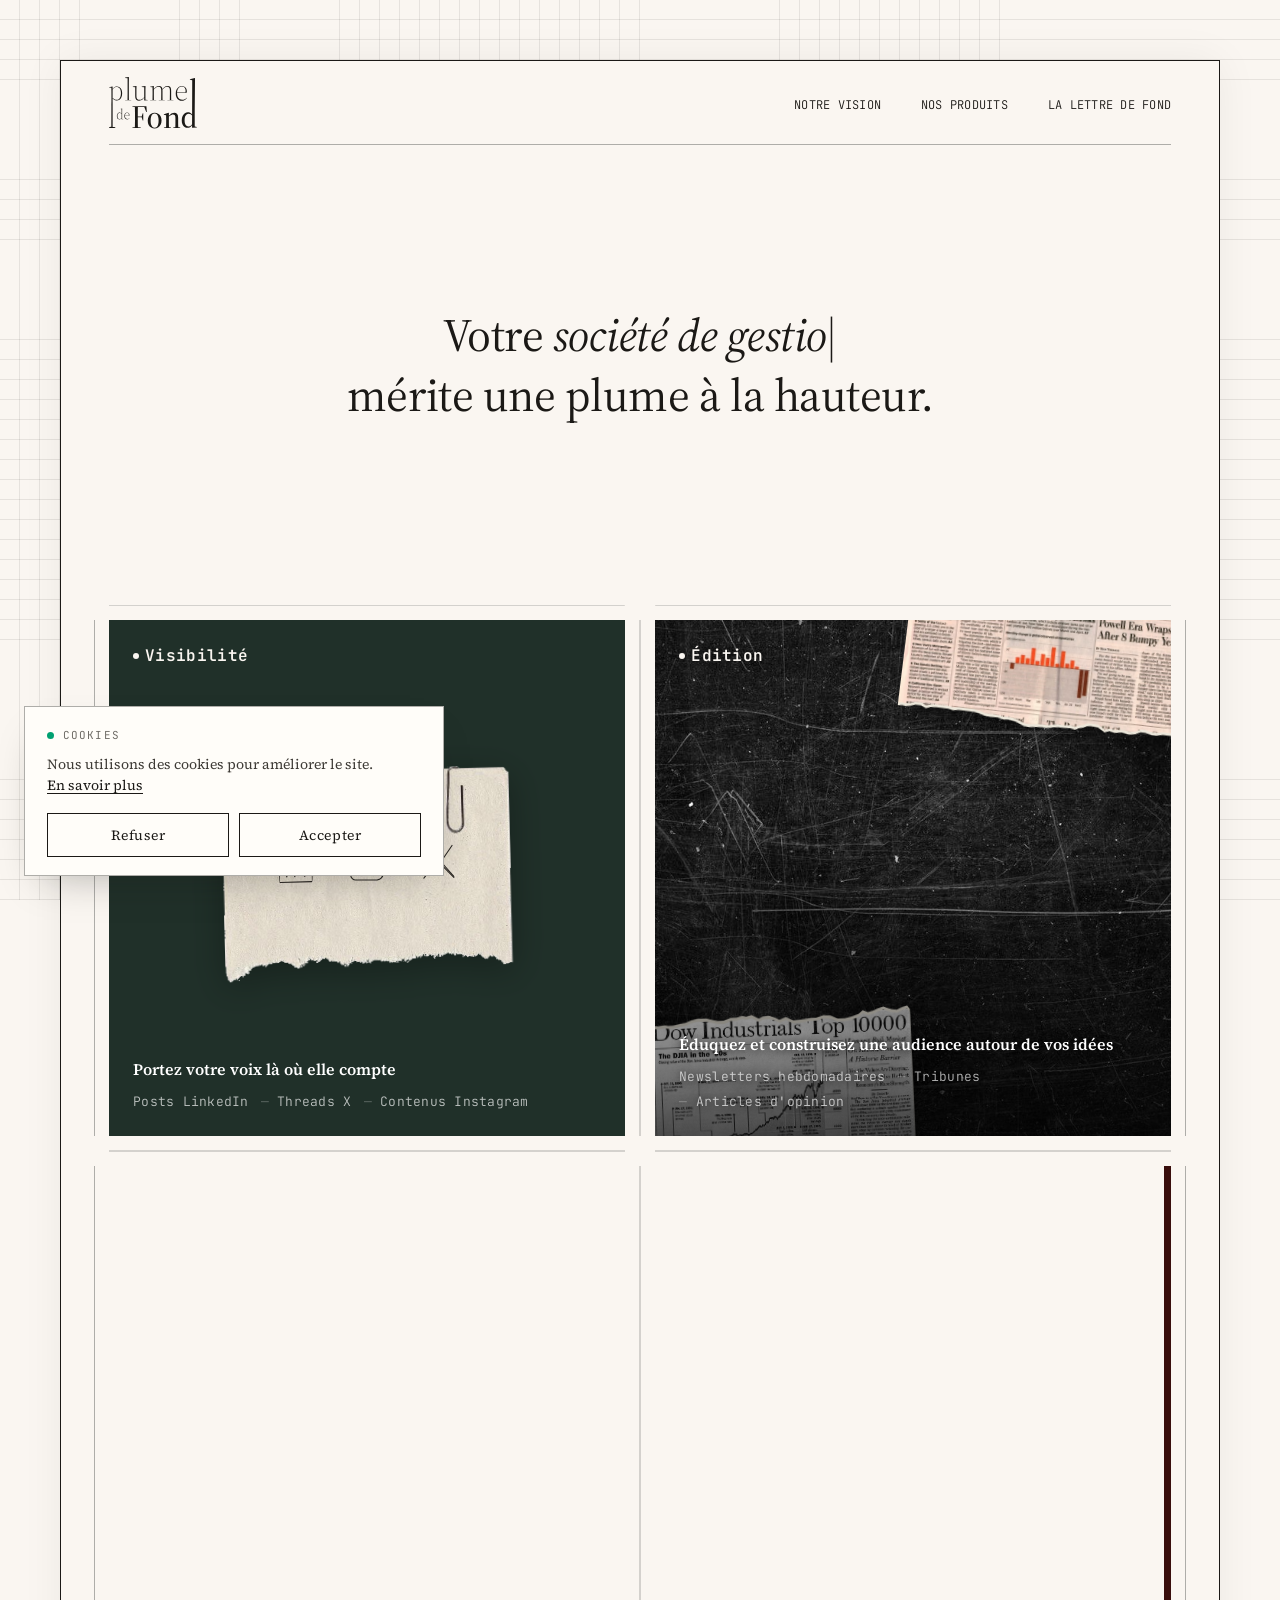
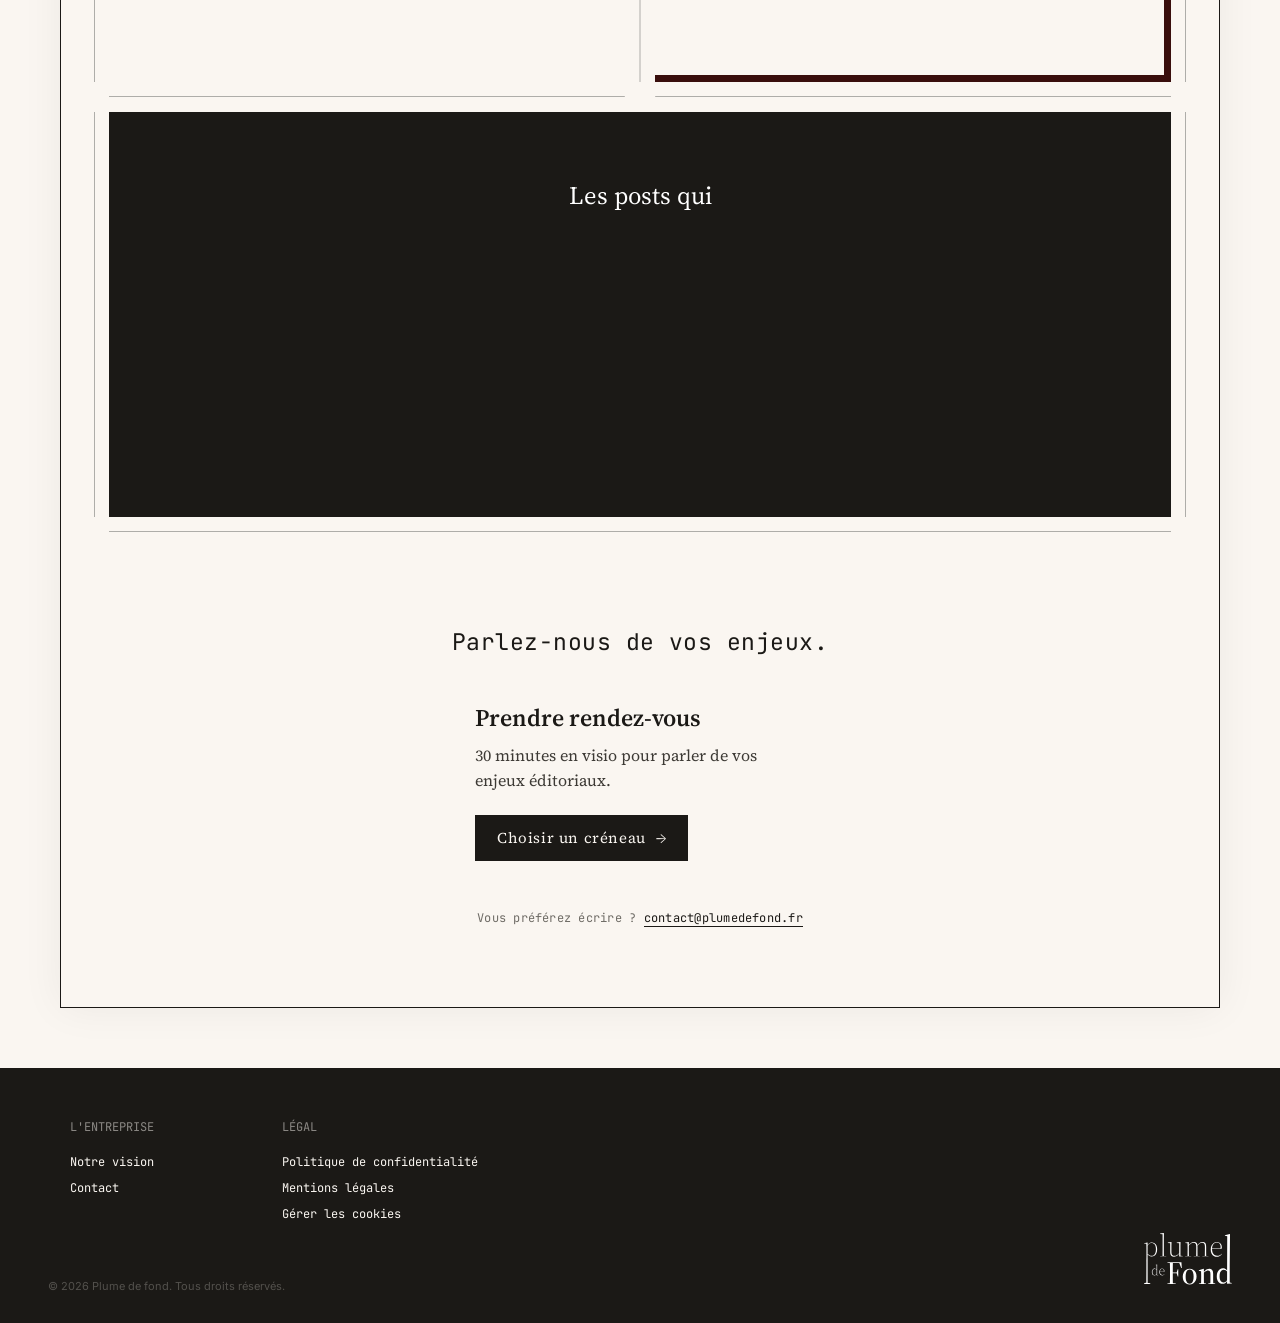
==== commit 128eab85: "Corrections de l'audit du 24/11 (lot 1) : cartes sur tablette, encart rendez-vous, menu mobile, rése" ====
--- a/index.html
+++ b/index.html
@@ -49,8 +49,9 @@
     ]
   }
   </script>
-  <link rel="stylesheet" href="style.css?v=20261017e">
-  <link rel="stylesheet" href="rdv-teaser.css?v=20261017d">
+  <link rel="stylesheet" href="style.css?v=20261124a">
+  <link rel="stylesheet" href="rdv-teaser.css?v=20261124a">
+  <noscript><style>.rdv-link .ephem, .rdv-link .rdv-kicker { display: none; } .rdv-link .rdv-when { visibility: visible; }</style></noscript>
 </head>
 <body>
 
@@ -316,7 +317,7 @@
   <!-- RENDEZ-VOUS : prochain créneau, renvoie au calendrier -->
   <section class="rdv-teaser" id="contact">
     <h2 class="mailing-title">Parlez-nous de vos enjeux.</h2>
-    <div class="rdv-link">
+    <div class="rdv-link rdv-loading" id="rdv-link">
       <a class="ephem" href="contact.html" tabindex="-1" aria-hidden="true">
         <div class="ephem-top" id="ephem-month">&nbsp;</div>
         <div class="ephem-body">
@@ -326,7 +327,7 @@
       </a>
       <div class="rdv-text">
         <p class="rdv-kicker">Prochain créneau libre</p>
-        <p class="rdv-when" id="rdv-when">Cette semaine</p>
+        <p class="rdv-when" id="rdv-when">Prendre rendez-vous</p>
         <p class="rdv-desc">30 minutes en visio pour parler de vos enjeux éditoriaux.</p>
         <a class="rdv-cta" href="contact.html">Choisir un créneau <span>&rarr;</span></a>
       </div>
@@ -398,17 +399,42 @@
       var navInner = document.querySelector('.nav-inner');
       var burger = document.querySelector('.nav-hamburger');
       if (burger && navInner) {
+        function setOpen(open) {
+          navInner.classList.toggle('open', open);
+          burger.setAttribute('aria-expanded', open ? 'true' : 'false');
+          burger.setAttribute('aria-label', open ? 'Fermer le menu' : 'Ouvrir le menu');
+        }
         burger.addEventListener('click', function() {
-          var open = navInner.classList.toggle('open');
-          burger.setAttribute('aria-expanded', open ? 'true' : 'false');
+          setOpen(!navInner.classList.contains('open'));
         });
         // referme le menu après un clic sur un lien
         navInner.querySelectorAll('.nav-links a').forEach(function(a) {
-          a.addEventListener('click', function() {
-            navInner.classList.remove('open');
-            burger.setAttribute('aria-expanded', 'false');
-          });
+          a.addEventListener('click', function() { setOpen(false); });
         });
+        // Échap referme le menu
+        document.addEventListener('keydown', function(e) {
+          if (e.key === 'Escape' && navInner.classList.contains('open')) {
+            setOpen(false);
+            burger.focus();
+          }
+        });
+        // un toucher à côté referme le menu, sans activer ce qui est dessous
+        // (pointerdown : reçu même sur un bouton désactivé, qui n'émet pas de clic)
+        var closedAt = 0;
+        document.addEventListener('pointerdown', function(e) {
+          closedAt = 0;
+          if (navInner.classList.contains('open') && !navInner.contains(e.target)) {
+            setOpen(false);
+            closedAt = Date.now();
+          }
+        }, true);
+        document.addEventListener('click', function(e) {
+          if (closedAt && Date.now() - closedAt < 700 && !navInner.contains(e.target)) {
+            e.preventDefault();
+            e.stopPropagation();
+          }
+          closedAt = 0;
+        }, true);
       }
     })();
   </script>
@@ -520,23 +546,51 @@
   </script>
 
   <script>
-    /* Encart rendez-vous : prochain créneau libre, lu dans l'agenda via le script Google */
+    /* Encart rendez-vous : prochain créneau libre, lu dans l'agenda via le script Google.
+       Date et heure dans le fuseau du visiteur (comme la page de réservation) ;
+       si le script échoue, tarde ou n'a aucun créneau : encart neutre, sans date. */
     (function () {
       var API = 'https://script.google.com/macros/s/AKfycbwfMoLPtZhw1kXOJY0xhHMCHxvwxjo75_sG-w1Y0-yUzWbkKQZiazSJHcHFJKQj6PdSKg/exec';
-      var TZ = 'Europe/Paris';
+      var HOST_TZ = 'Europe/Paris';
+      var LABELS = { 'America/Martinique': 'de Martinique', 'America/Guadeloupe': 'de Guadeloupe', 'America/Cayenne': 'de Guyane',
+        'Indian/Reunion': 'de La Réunion', 'Indian/Mayotte': 'de Mayotte', 'Europe/London': 'de Londres', 'America/Montreal': 'de Montréal',
+        'America/Toronto': 'de Montréal', 'America/New_York': 'de New York' };
+      var TZ = HOST_TZ;
+      try { TZ = Intl.DateTimeFormat().resolvedOptions().timeZone || HOST_TZ; } catch (e) {}
+      var box = document.getElementById('rdv-link');
+      var ended = false;
+      function unavailable() {
+        if (ended) return; ended = true;
+        box.classList.remove('rdv-loading');
+        box.classList.add('rdv-unavailable');
+      }
+      var timer = setTimeout(unavailable, 12000);
       fetch(API + '?action=slots').then(function (r) { return r.json(); }).then(function (d) {
-        if (!d.slots || !d.slots.length) return;
+        if (ended) return;
+        if (!d.slots || !d.slots.length) return unavailable();
         var next = new Date(d.slots[0]);
-        var f = function (o) { return new Intl.DateTimeFormat('fr-FR', Object.assign({ timeZone: TZ }, o)).format(next); };
+        var f = function (o, tz) { return new Intl.DateTimeFormat('fr-FR', Object.assign({ timeZone: tz || TZ }, o)).format(next); };
         var hm = f({ hour: 'numeric', minute: '2-digit', hour12: false }).split(':');
         document.getElementById('ephem-month').textContent = f({ month: 'long' });
         document.getElementById('ephem-day').textContent = f({ day: 'numeric' });
         document.getElementById('ephem-weekday').textContent = f({ weekday: 'long' });
         var w = f({ weekday: 'long', day: 'numeric', month: 'long' });
-        document.getElementById('rdv-when').textContent = w.charAt(0).toUpperCase() + w.slice(1) + ', ' + (+hm[0]) + 'h' + hm[1];
+        var when = document.getElementById('rdv-when');
+        when.textContent = w.charAt(0).toUpperCase() + w.slice(1) + ', ' + (+hm[0]) + 'h' + hm[1];
+        // hors de l'heure de Paris, on précise de quelle heure il s'agit
+        var o = { hour: 'numeric', minute: '2-digit', day: 'numeric', hour12: false };
+        if (f(o) !== f(o, HOST_TZ)) {
+          var tzs = document.createElement('span');
+          tzs.className = 'rdv-tz';
+          tzs.textContent = ' (heure ' + (LABELS[TZ] || 'locale') + ')';
+          when.appendChild(tzs);
+        }
         var url = 'contact.html?jour=' + new Intl.DateTimeFormat('en-CA', { timeZone: TZ }).format(next);
         document.querySelectorAll('.rdv-link a').forEach(function (a) { a.href = url; });
-      }).catch(function () { /* l'encart garde son texte par défaut et renvoie au calendrier */ });
+        ended = true;
+        clearTimeout(timer);
+        box.classList.remove('rdv-loading');
+      }).catch(unavailable);
     })();
   </script>
   <script src="analytics.js?v=20261017c"></script>
--- a/style.css
+++ b/style.css
@@ -2232,3 +2232,57 @@
   cursor: pointer;
   text-align: left;
 }
+
+/* =============================================
+   Tablette (769-1100 px) : les cartes passent en 2 colonnes de 270 à 430 px,
+   aussi étroites que sur téléphone. Décors réduits comme en mobile pour que
+   titres et services ne passent pas dessus (iPad portrait, iPhone paysage).
+   Audit du 24/11/2026.
+   ============================================= */
+@media (min-width: 769px) and (max-width: 1100px) {
+  /* cartes un peu plus hautes que larges : la place manque sous le décor */
+  .card-family {
+    aspect-ratio: 4 / 5;
+  }
+  .card-postit {
+    width: 44%;
+    max-width: 150px;
+    top: 38%;
+  }
+  .card-postit-icons {
+    gap: 0.7rem;
+  }
+  .card-postit-icons .card-icon {
+    width: 26px;
+  }
+  .recherche-loupe {
+    width: 34%;
+    max-width: 120px;
+    top: 34%;
+  }
+  .card-eq {
+    top: 38%;
+  }
+  .edition-clip-top {
+    width: 48%;
+    height: 16%;
+  }
+  .edition-clip-bottom {
+    width: 46%;
+    height: 17%;
+  }
+}
+
+/* Ancres (« NOS PRODUITS », #contact) : la cible s'arrête sous la barre de navigation
+   collante (84 px) au lieu de passer dessous. Audit du 24/11/2026. */
+section[id] {
+  scroll-margin-top: 84px;
+}
+
+/* Très petits écrans : le logo du pied de page (ancré en bas à droite) ne recouvre
+   plus « Tous droits réservés ». Audit du 24/11/2026. */
+@media (max-width: 400px) {
+  .footer-bottom p {
+    padding-right: 92px;
+  }
+}
--- a/rdv-teaser.css
+++ b/rdv-teaser.css
@@ -252,3 +252,34 @@
     transition: none;
   }
 }
+
+/* ---------- Chargement et indisponibilité (audit du 24/11/2026) ----------
+   Le script Google met ~3 s : l'éphéméride apparaît en fondu une fois la date connue,
+   au lieu d'une page blanche (et, en mobile, d'un ovale vide qui se lit comme un « 0 »).
+   Si le script échoue, tarde ou n'a aucun créneau : pas d'éphéméride, pas de « Prochain
+   créneau libre », seulement « Prendre rendez-vous » et le bouton. */
+.rdv-link .ephem {
+  transition: transform 0.45s cubic-bezier(0.3, 0.7, 0.3, 1), opacity 0.5s ease;
+}
+.rdv-loading .ephem {
+  opacity: 0;
+}
+.rdv-loading .rdv-when {
+  visibility: hidden;
+}
+.rdv-unavailable .ephem,
+.rdv-unavailable .rdv-kicker {
+  display: none;
+}
+
+/* fuseau précisé hors de l'heure de Paris : « (heure de Martinique) » */
+.rdv-when .rdv-tz {
+  font-size: 16px;
+  font-weight: 400;
+  color: #6f6c66;
+  white-space: nowrap;
+}
+
+@media (prefers-reduced-motion: reduce) {
+  .rdv-link .ephem { transition: none; }
+}
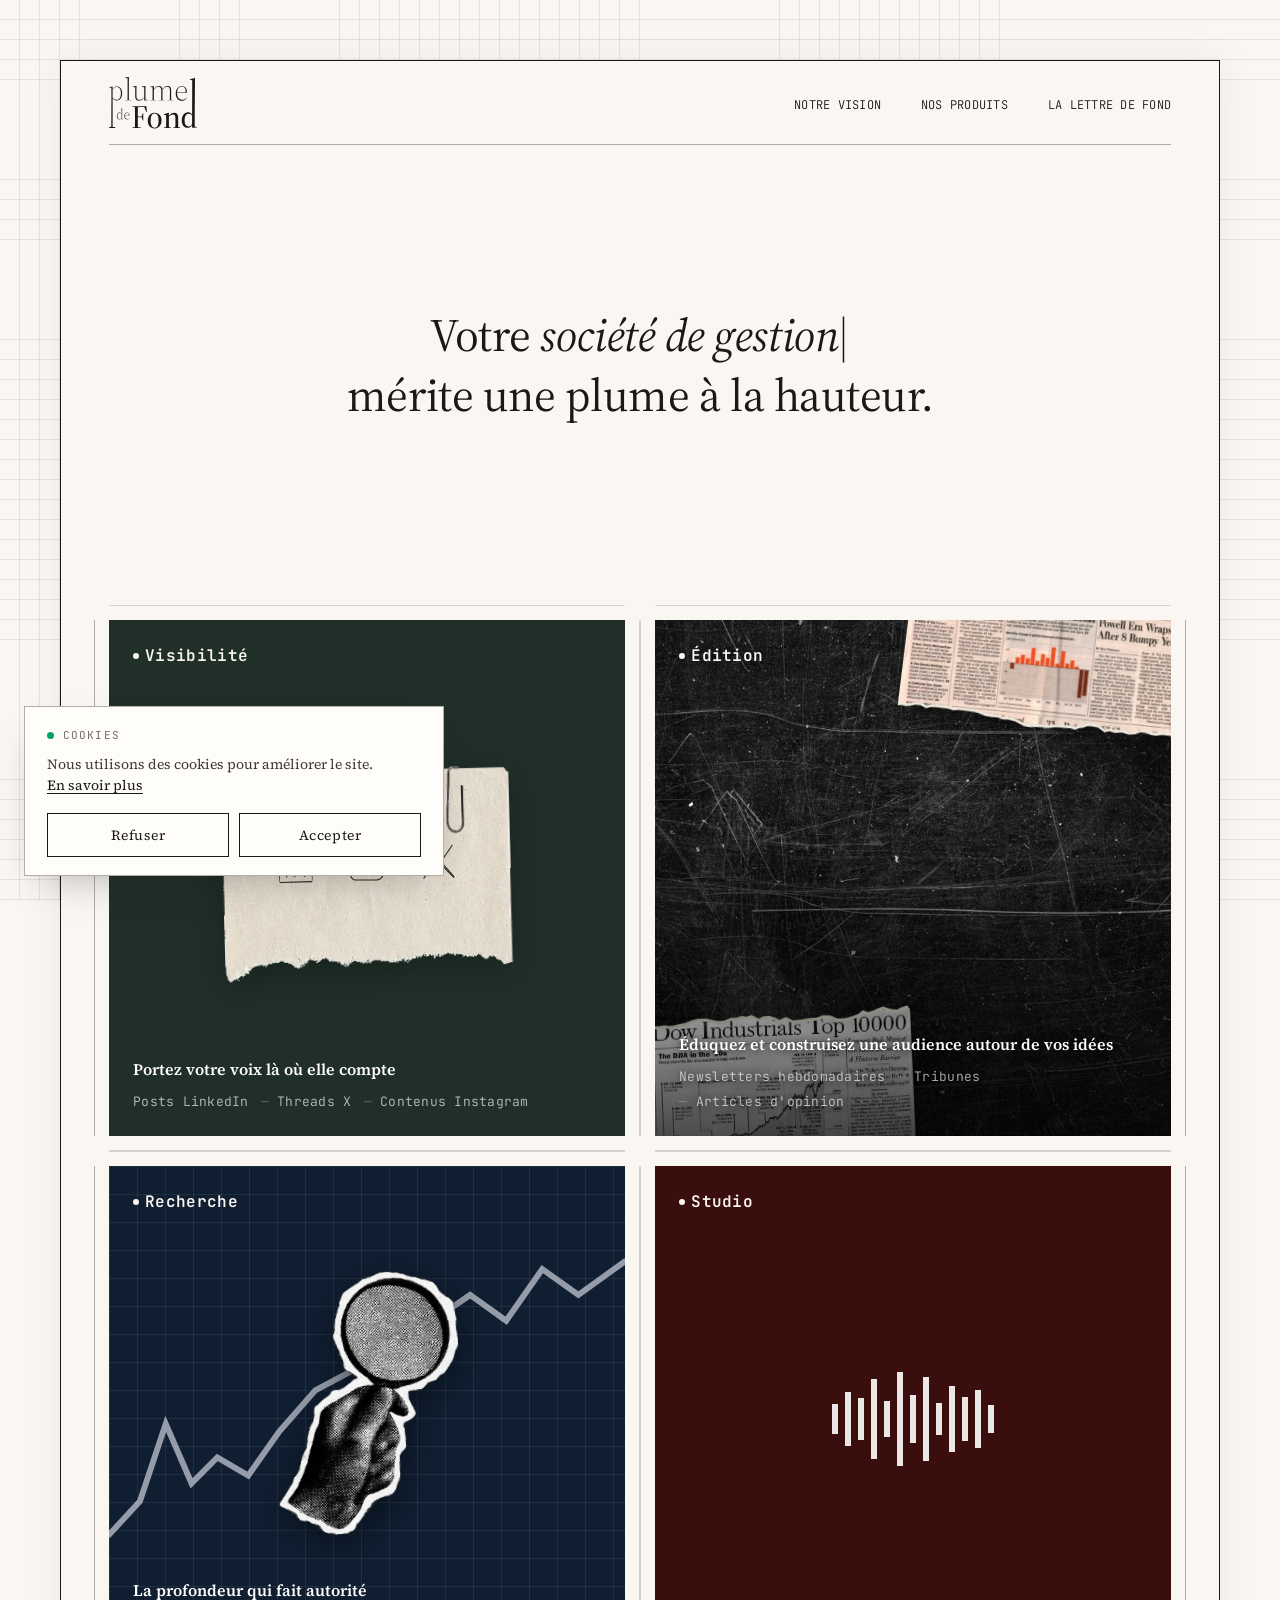
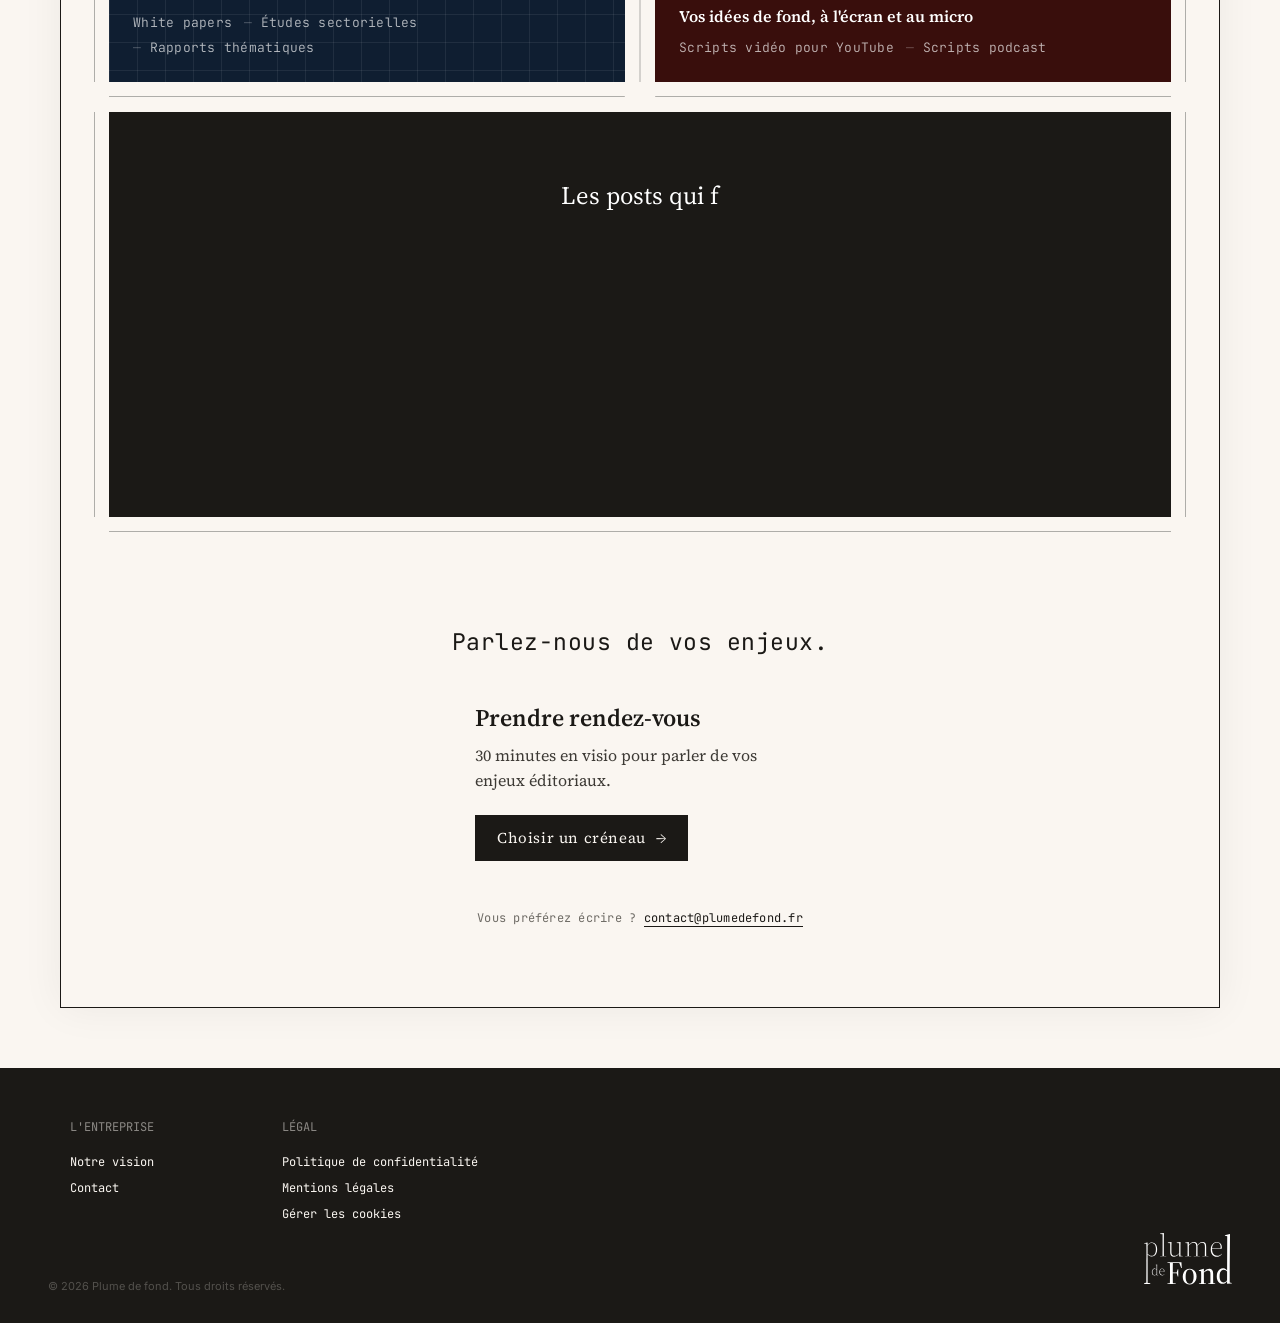
==== commit cc4e347c: "Accueil : typewriter du titre un peu plus rapide (frappe 150 → 125 ms, effacement 90 → 75 ms) Co-Aut" ====
--- a/index.html
+++ b/index.html
@@ -85,8 +85,8 @@
         let wordIndex = 0;
         let charIndex = words[0].length; // le 1er mot est déjà dans le HTML (SEO, H1 complet sans JS)
         let isDeleting = true;
-        const typeSpeed = 150;
-        const deleteSpeed = 90;
+        const typeSpeed = 125;
+        const deleteSpeed = 75;
         const pauseAfterType = 2500;
         const pauseAfterDelete = 600;
 
